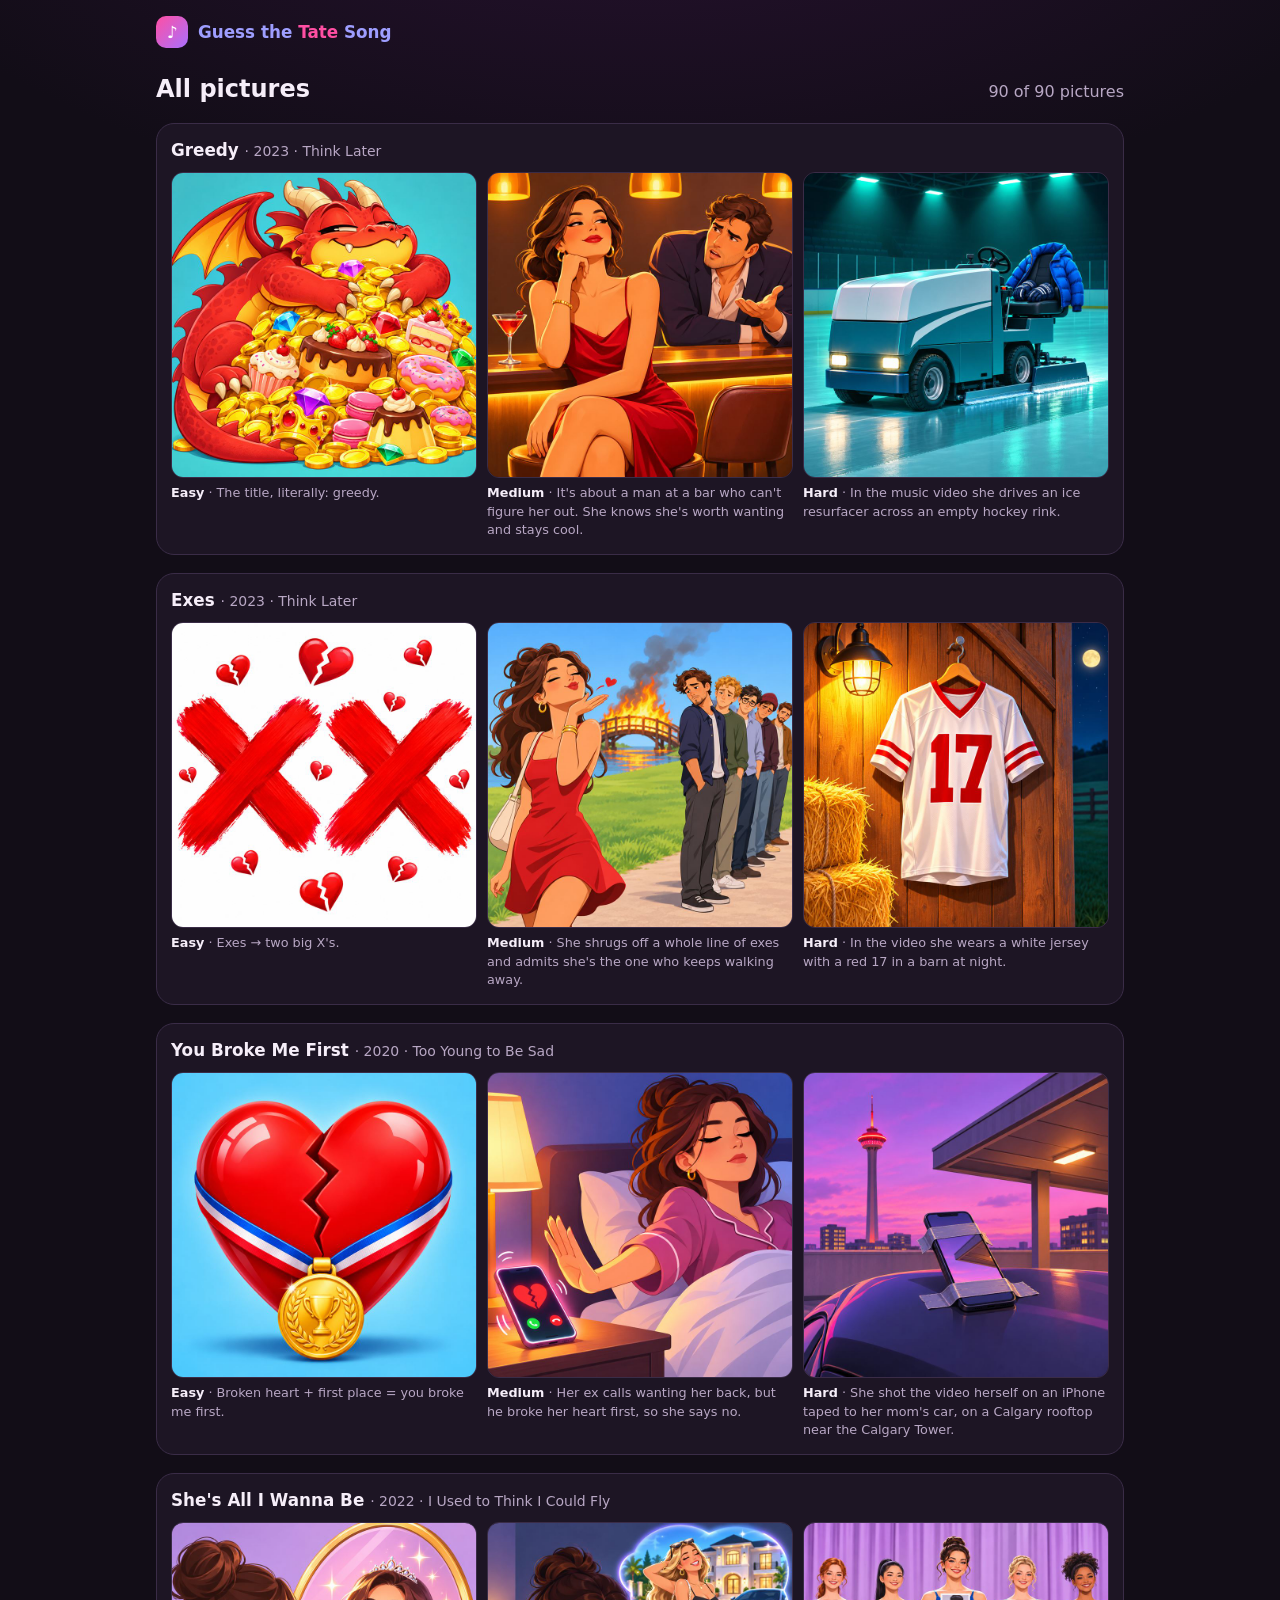
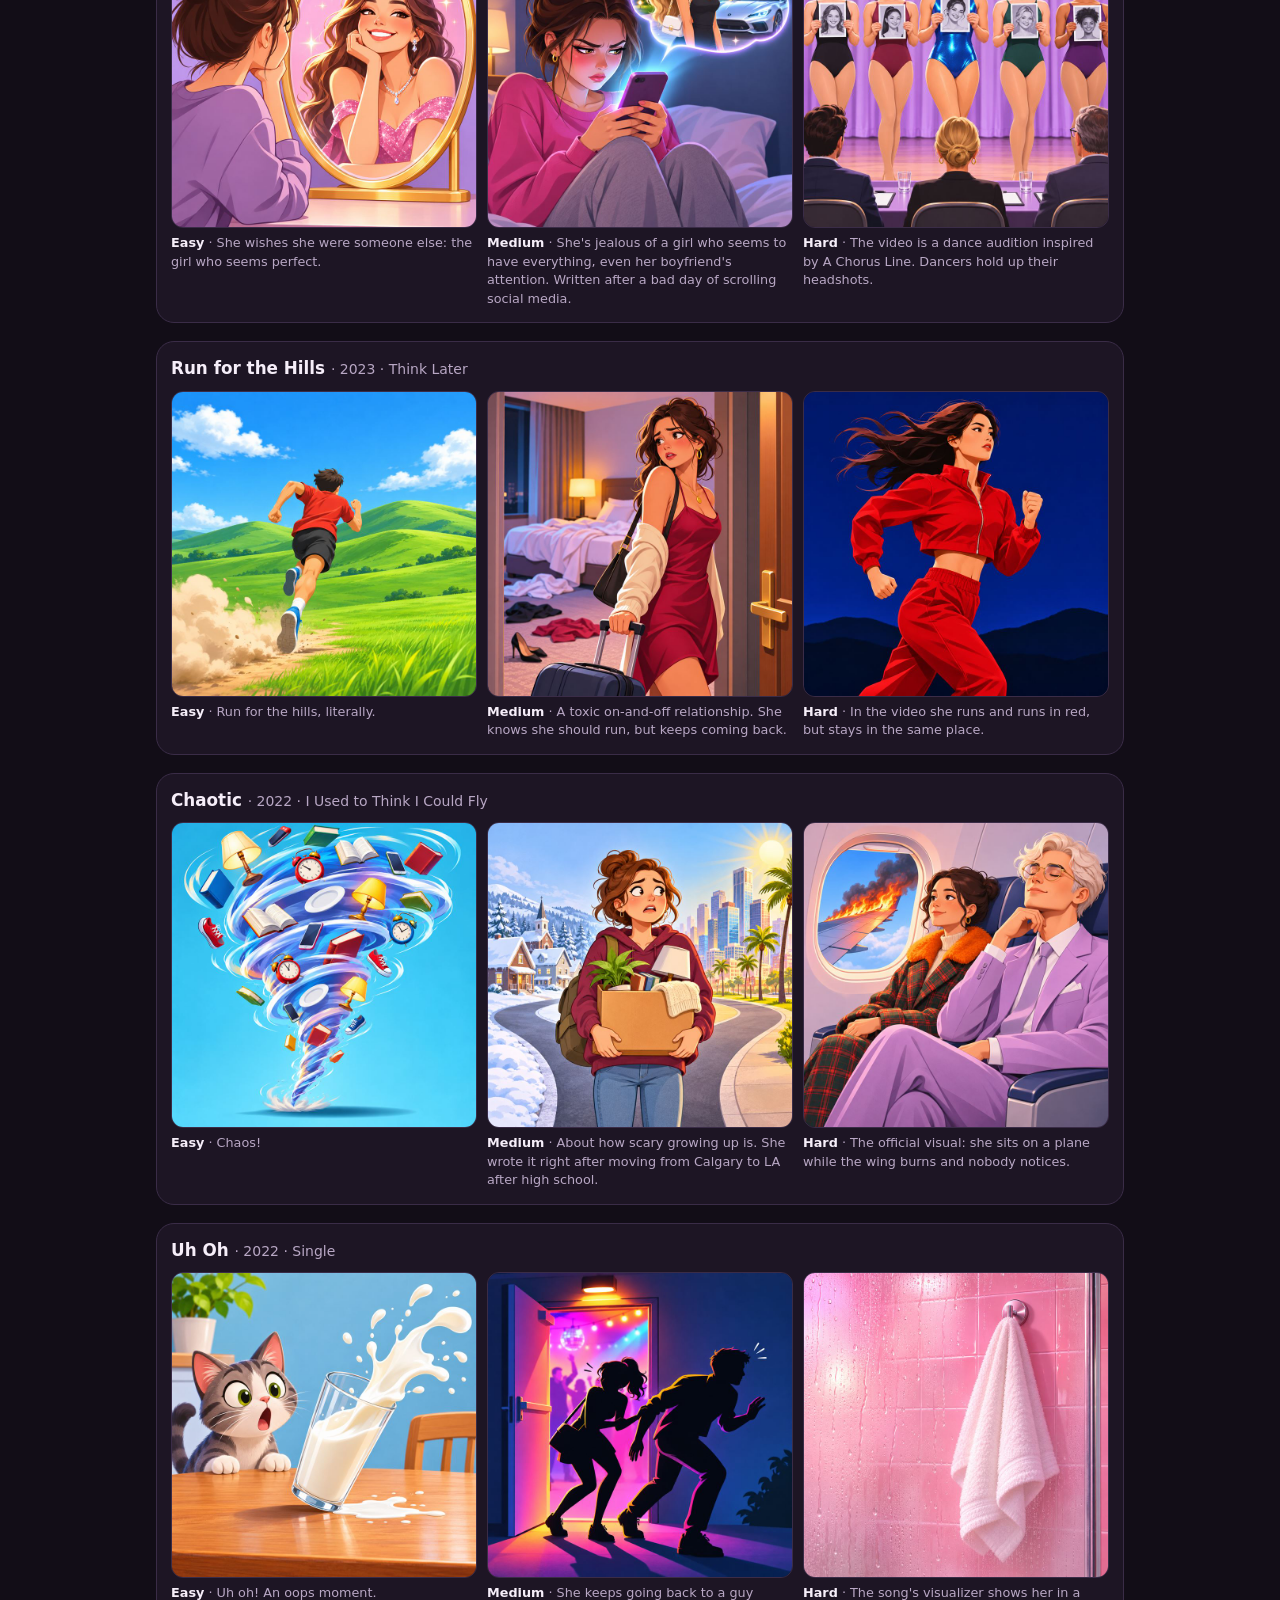
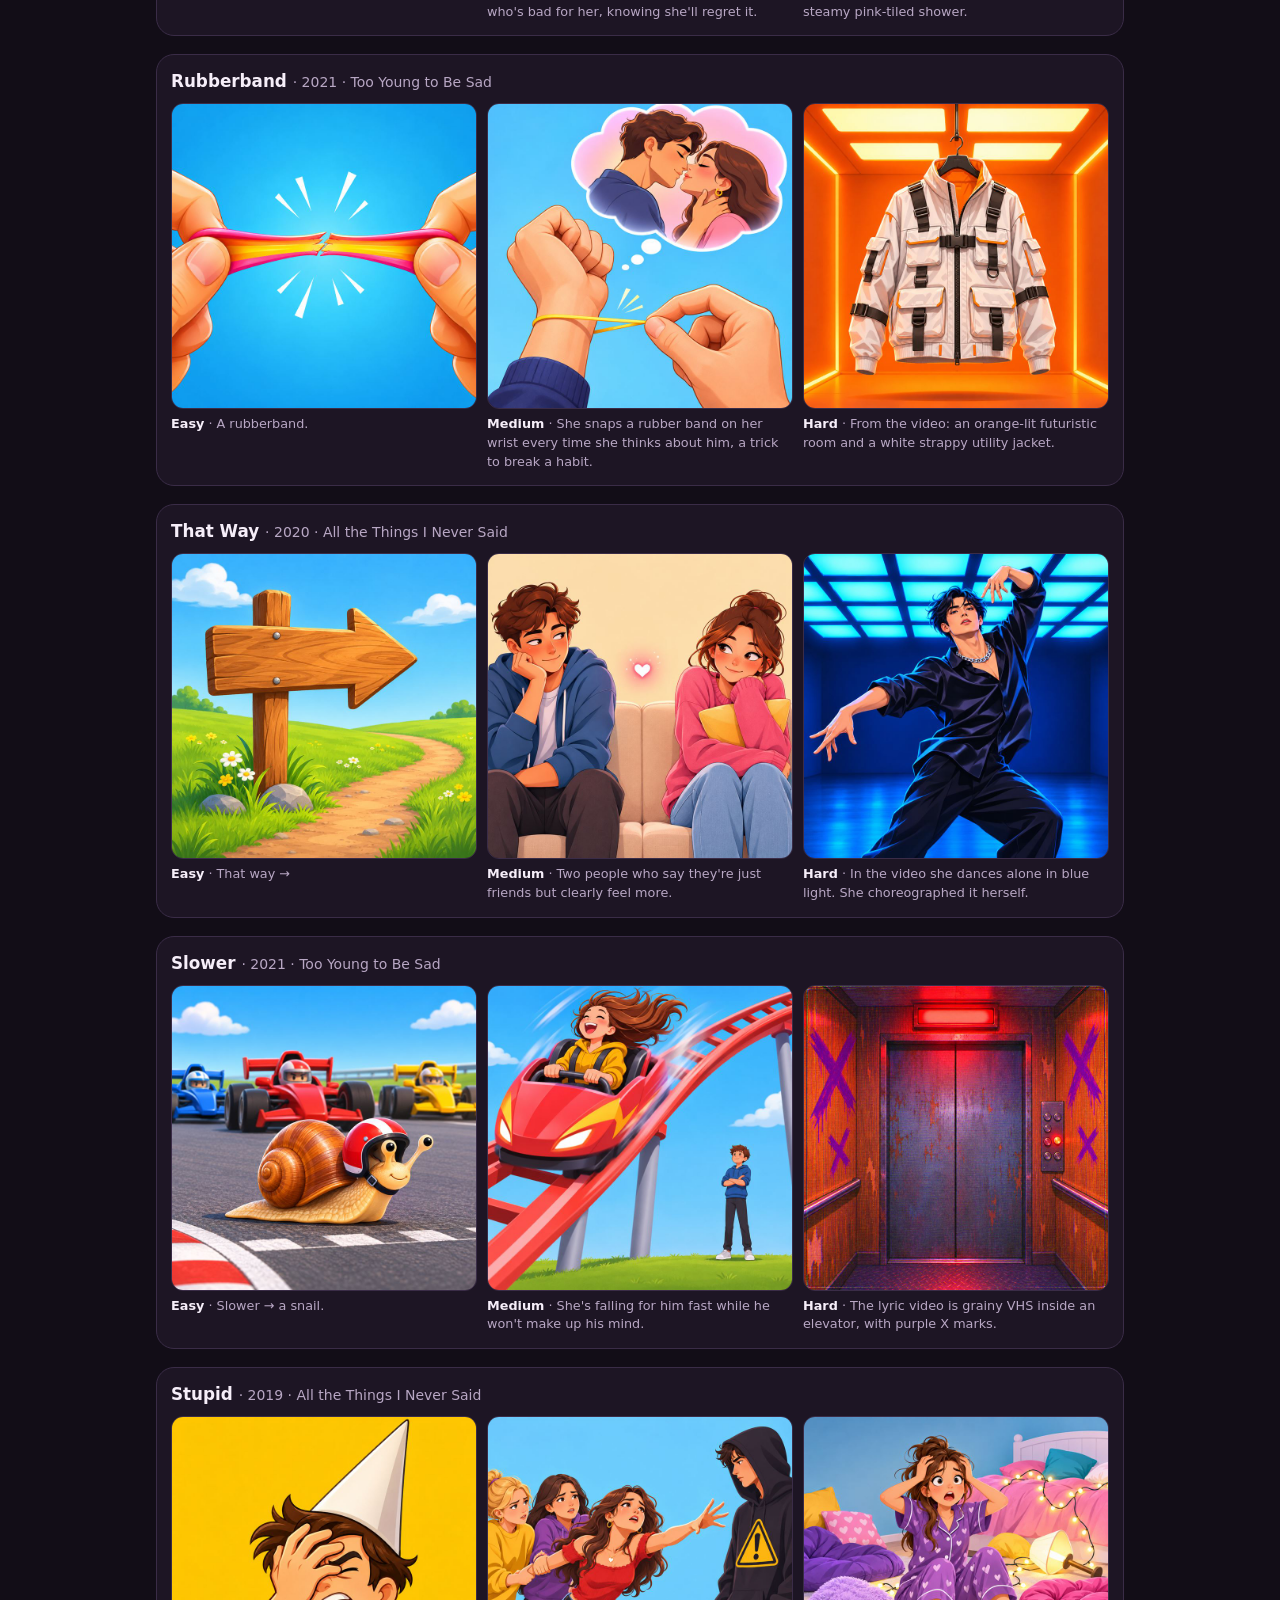
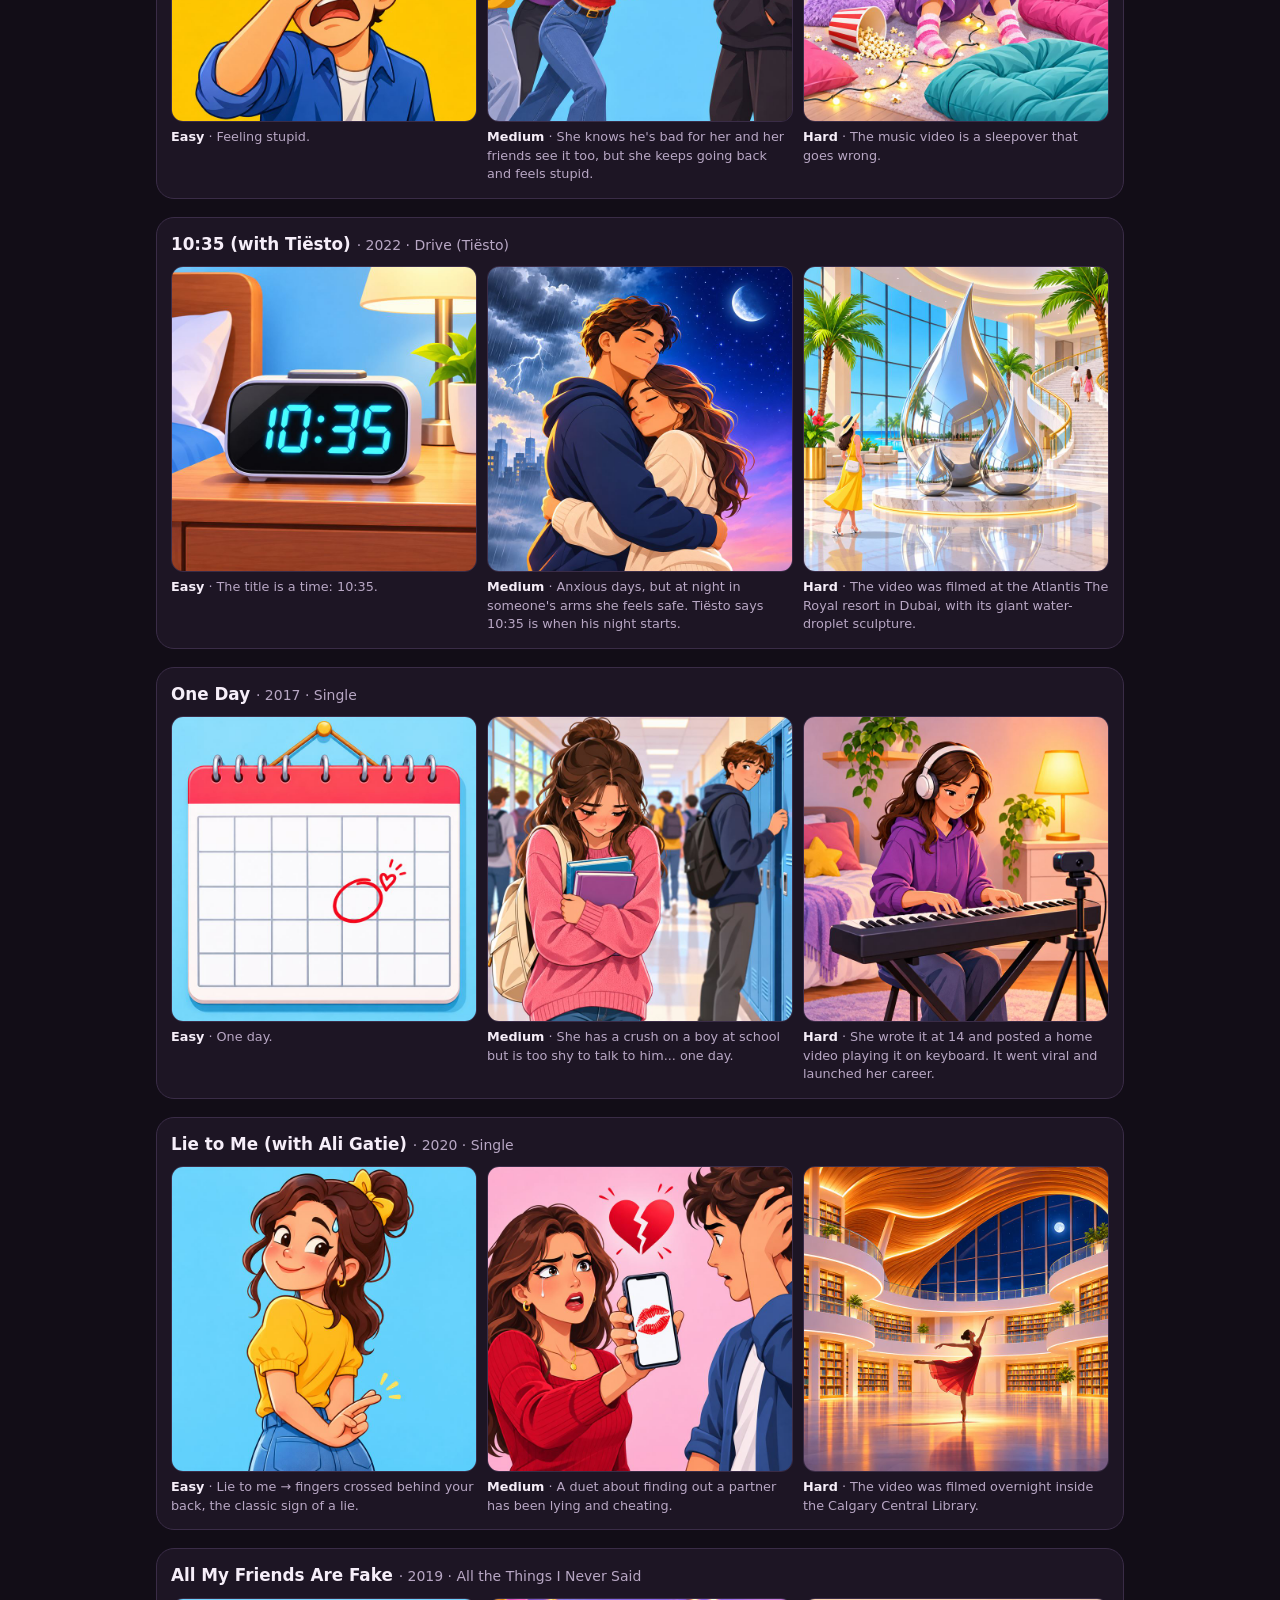
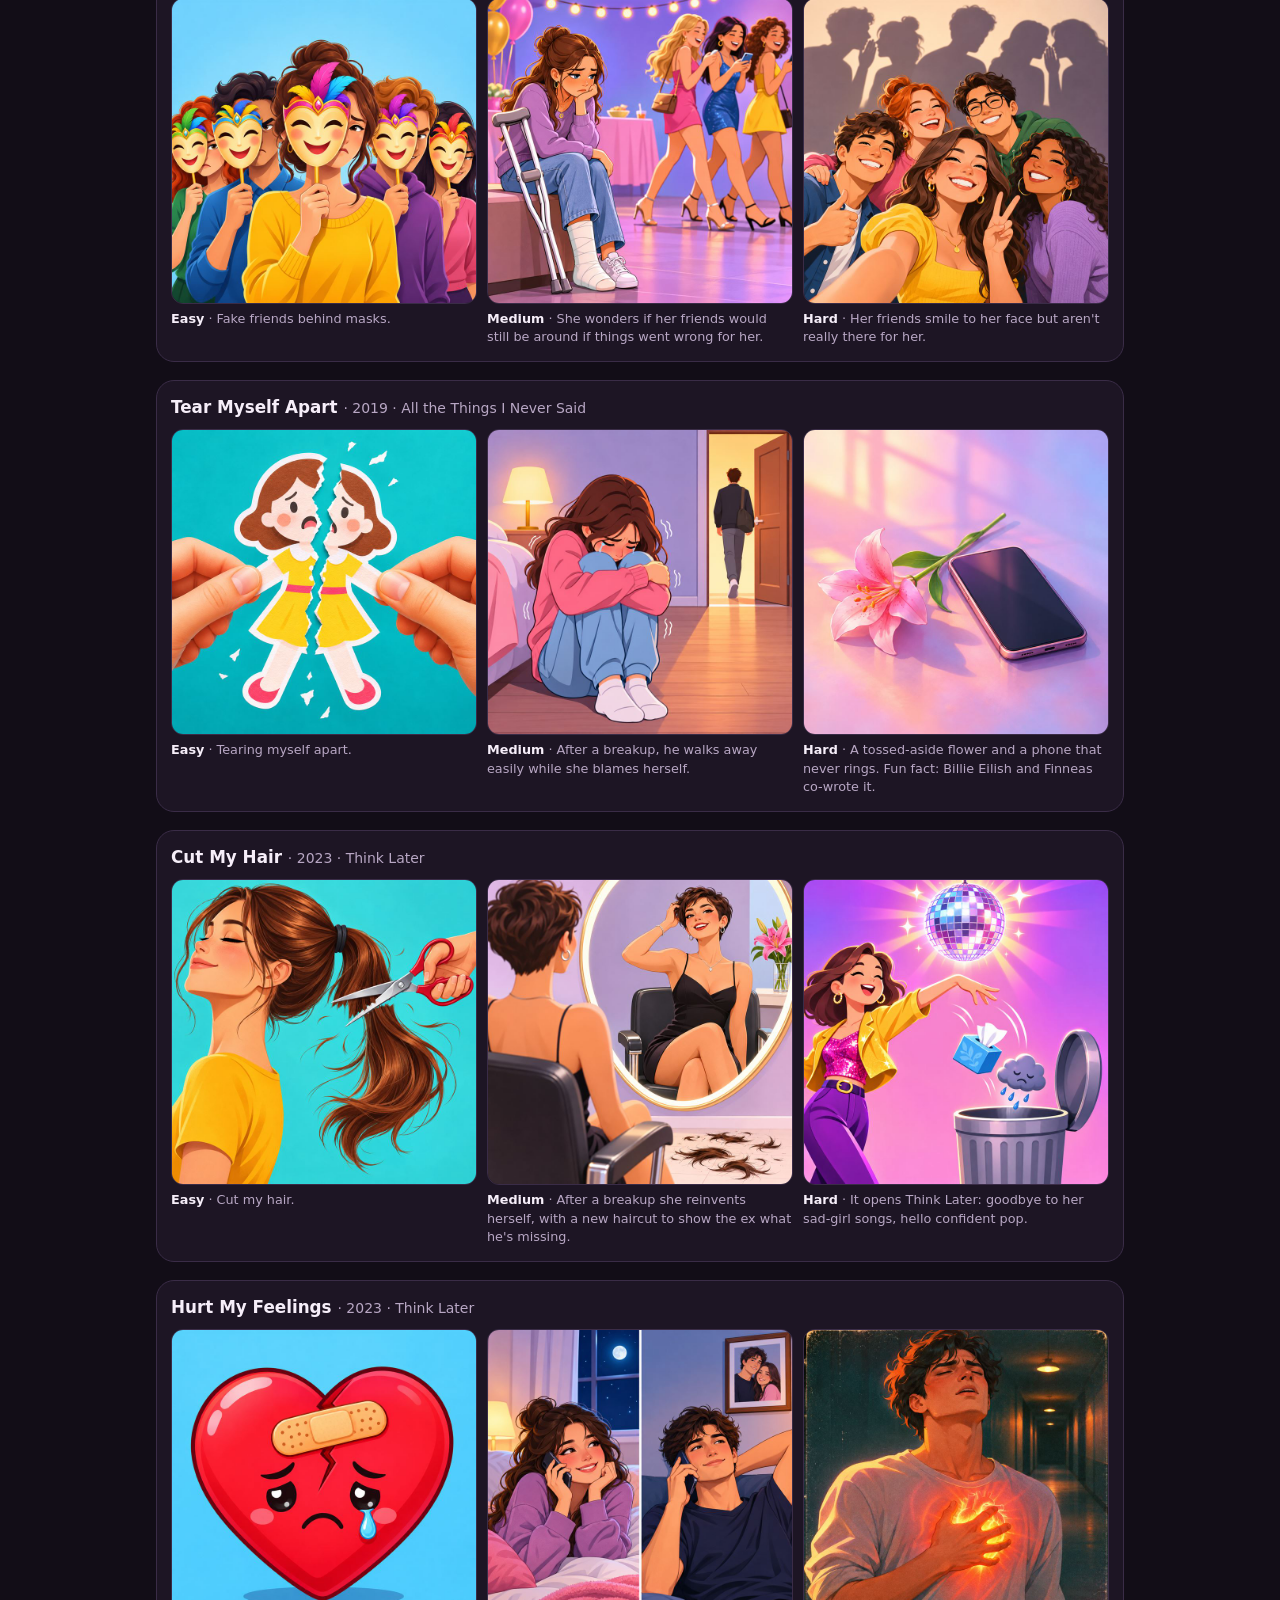
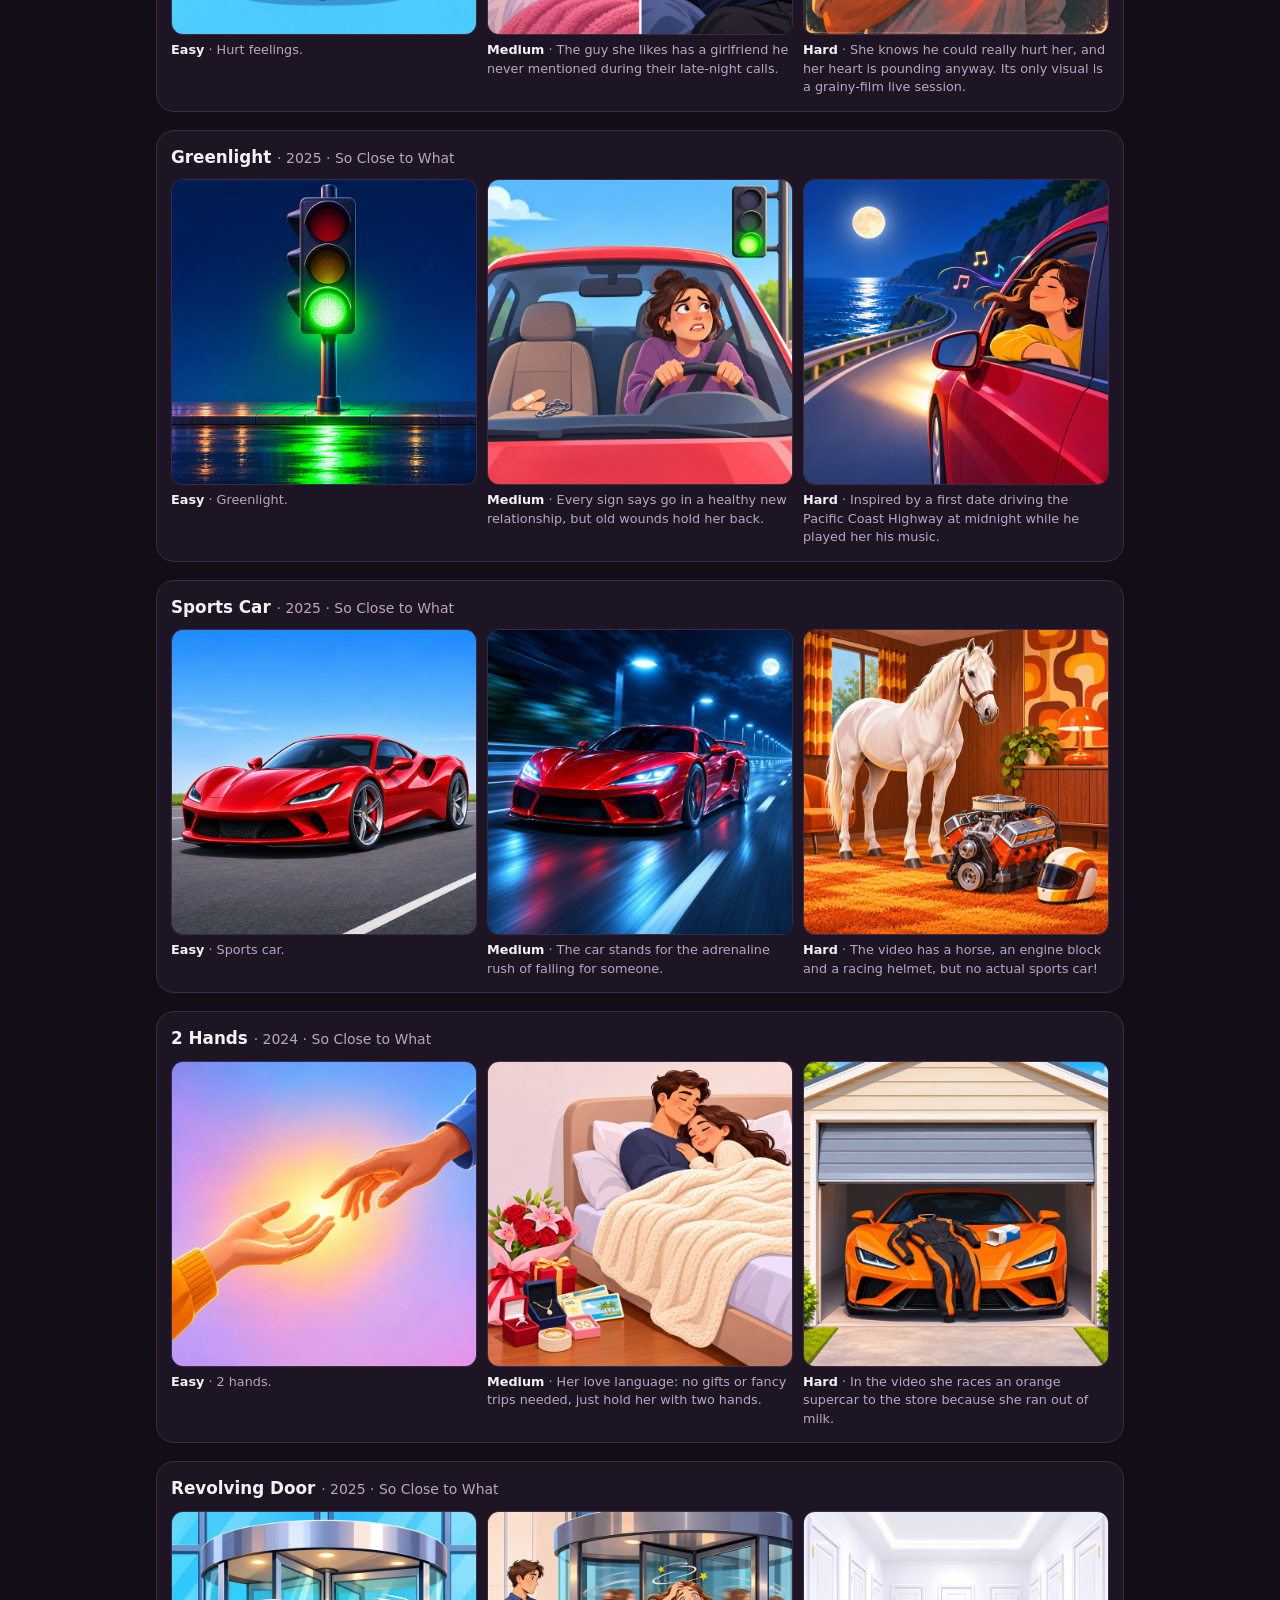
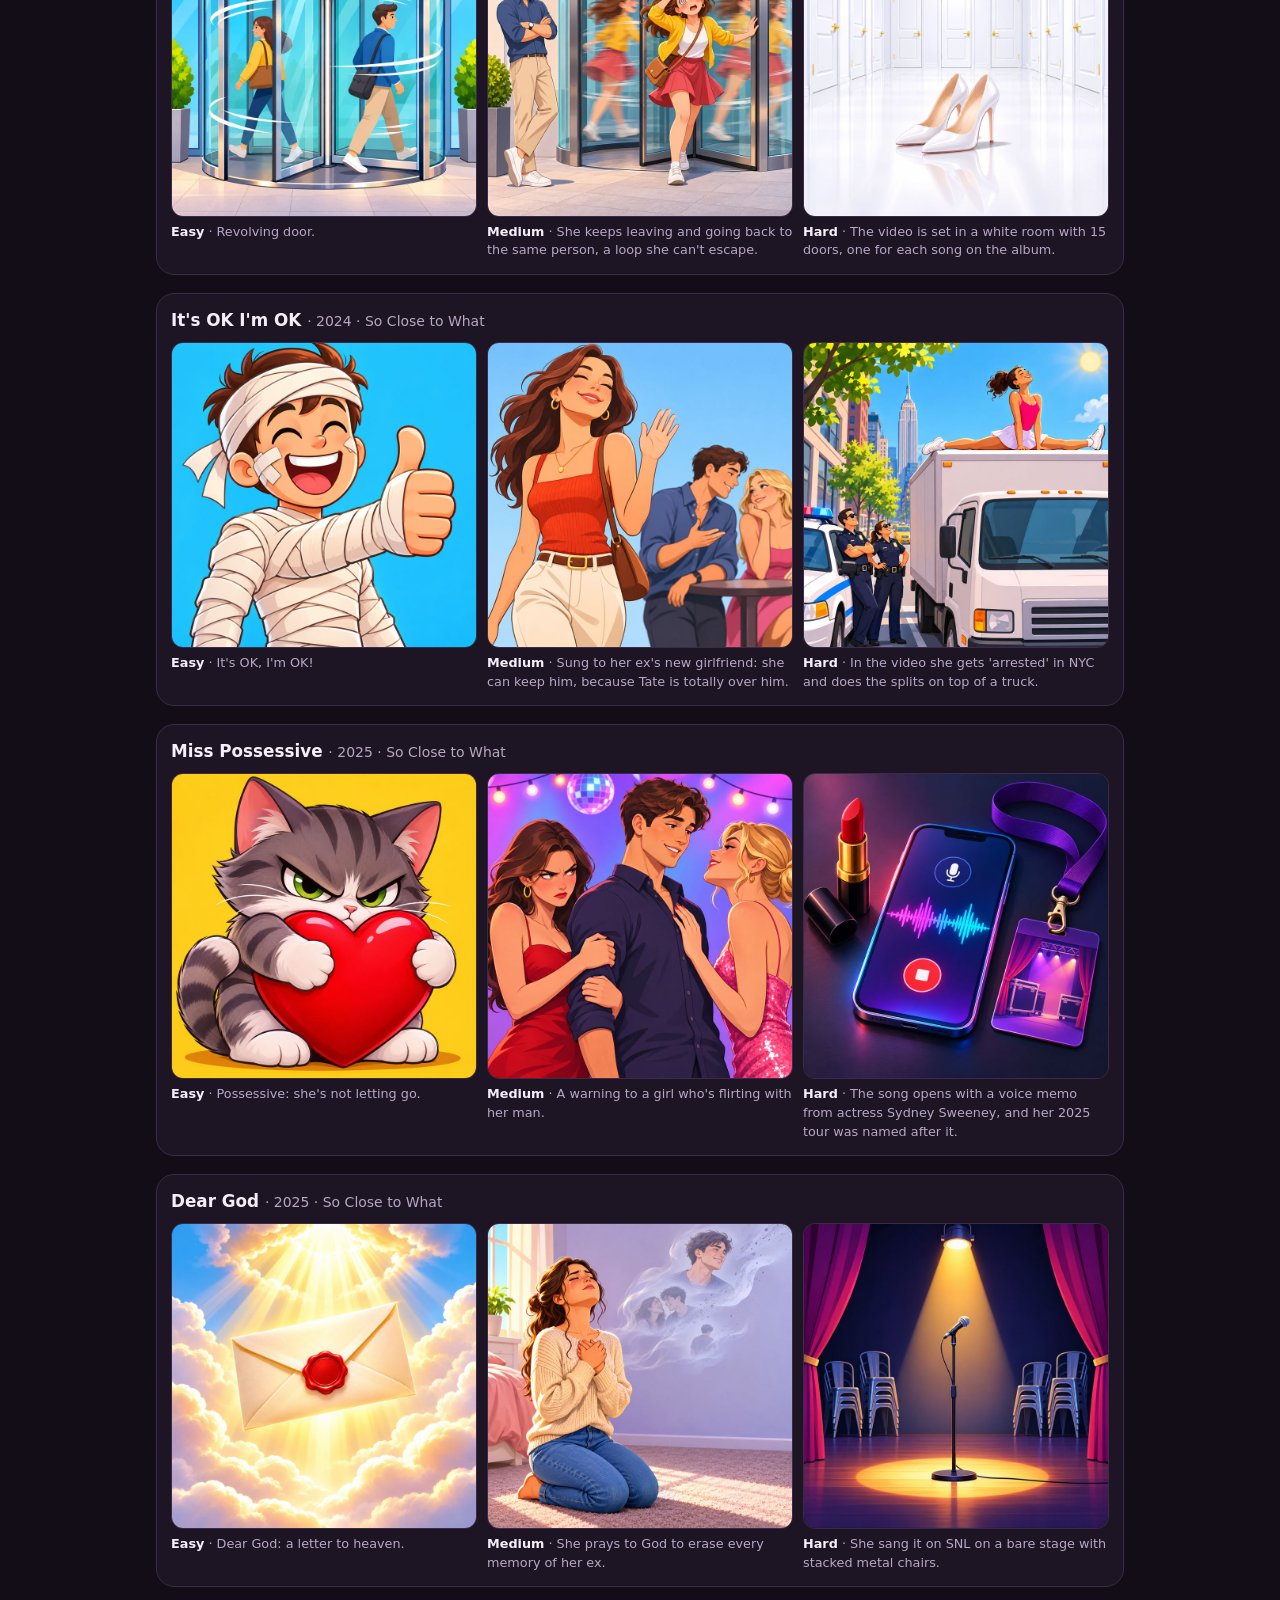
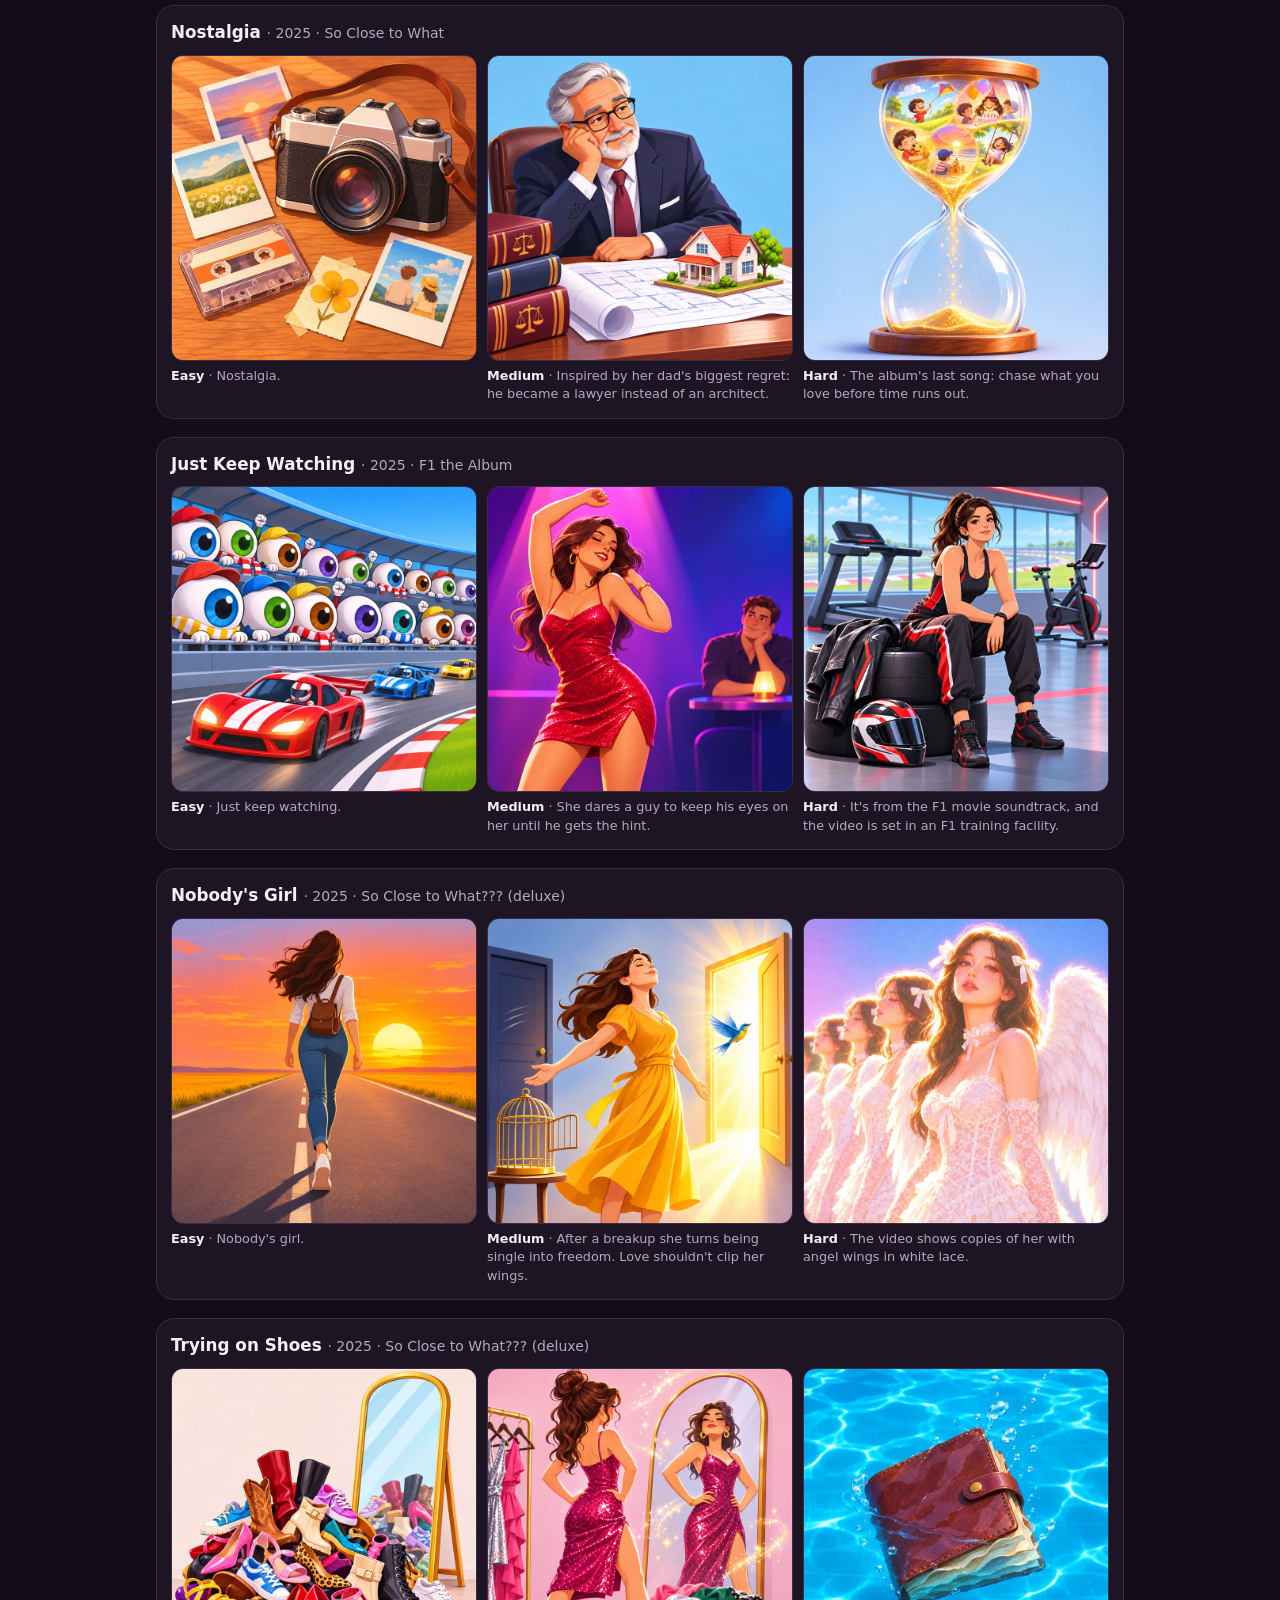
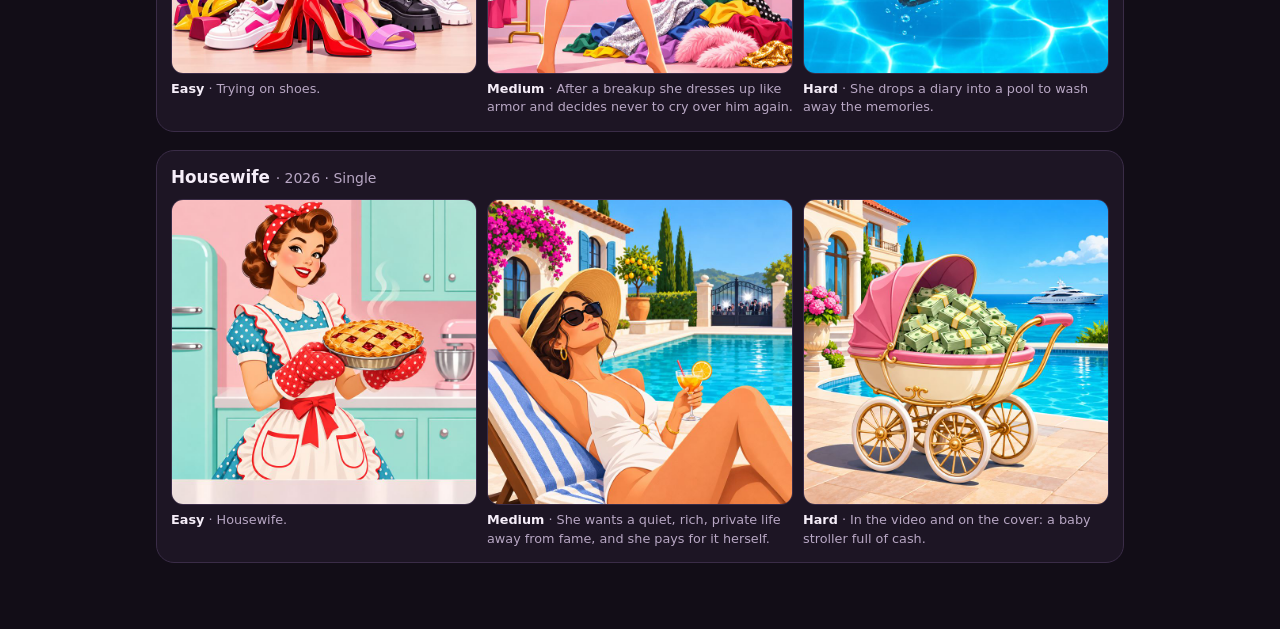
==== gallery.html @ 6be73927 "Guess the Tate Song: compact web version 30 Tate McRae songs, 3 picture clues each (easy, medium, ha" ====
<!doctype html>
<html lang="en">
<head>
  <meta charset="utf-8">
  <meta name="viewport" content="width=device-width, initial-scale=1">
  <title>All Pictures</title>
  <link rel="stylesheet" href="style.css">
  <style>
    .gallery-head { display: flex; align-items: baseline; justify-content: space-between; gap: 12px; flex-wrap: wrap; margin: 8px 0 16px; }
    .gallery-head h1 { margin: 0; font-size: 1.5rem; }
    .gallery-head p { margin: 0; color: var(--muted); }
    .song { margin-bottom: 18px; padding: 14px; border-radius: var(--radius); background: var(--card); border: 1px solid var(--line); }
    .song h2 { margin: 0 0 10px; font-size: 1.05rem; }
    .song h2 small { color: var(--muted); font-weight: 400; }
    .row { display: grid; grid-template-columns: repeat(3, minmax(0, 1fr)); gap: 10px; }
    .pic { margin: 0; }
    .pic img, .pic .missing { width: 100%; aspect-ratio: 1; object-fit: cover; border-radius: 12px; border: 1px solid var(--line); display: block; background: var(--card-2); }
    .pic .missing { display: grid; place-items: center; color: var(--muted); font-size: 0.85rem; }
    .pic figcaption { margin-top: 6px; font-size: 0.8rem; color: var(--muted); }
    .pic figcaption b { color: var(--text); }
    main { max-width: 1000px; }
  </style>
</head>
<body>
  <header class="topbar" style="max-width: 1000px">
    <a class="brand" href="./" style="text-decoration:none"><span class="brand-mark" aria-hidden="true">♪</span><span>Guess the <em>Tate</em> Song</span></a>
  </header>
  <main>
    <div class="gallery-head">
      <h1>All pictures</h1>
      <p id="count"></p>
    </div>
    <div id="list"></div>
  </main>
  <script src="data/bundle.js"></script>
  <script>
    (async () => {
      const LEVELS = ['easy', 'medium', 'hard'];
      const B = window.GAME_DATA;
      const ext = B?.imageExt || 'png';
      let songs, ready = null;
      if (B) { songs = B.songs; ready = new Set(B.images); }
      else {
        songs = (await (await fetch('data/songs.json', { cache: 'no-store' })).json()).songs;
        try { const r = await fetch('data/images.json', { cache: 'no-store' }); if (r.ok) ready = new Set(await r.json()); } catch {}
      }
      const list = document.getElementById('list');
      let have = 0;
      for (const song of songs) {
        const box = document.createElement('section');
        box.className = 'song';
        const h = document.createElement('h2');
        h.innerHTML = `${song.title}${song.with ? ` (with ${song.with})` : ''} <small>· ${song.year} · ${song.album}</small>`;
        const row = document.createElement('div');
        row.className = 'row';
        for (const level of LEVELS) {
          const path = `images/${song.id}-${level}.${ext}`;
          const fig = document.createElement('figure');
          fig.className = 'pic';
          if (!ready || ready.has(path)) {
            const img = document.createElement('img');
            img.src = path; img.loading = 'lazy'; img.alt = `${song.title} ${level}`;
            fig.appendChild(img);
            have++;
          } else {
            const m = document.createElement('div');
            m.className = 'missing'; m.textContent = 'Not made yet';
            fig.appendChild(m);
          }
          const cap = document.createElement('figcaption');
          cap.innerHTML = `<b>${level[0].toUpperCase() + level.slice(1)}</b> · ${song.levels[level].idea}`;
          fig.appendChild(cap);
          row.appendChild(fig);
        }
        box.append(h, row);
        list.appendChild(box);
      }
      document.getElementById('count').textContent = `${have} of ${songs.length * 3} pictures`;
    })();
  </script>
</body>
</html>
---- style.css ----
:root {
  color-scheme: dark;
  --bg: #120d17;
  --bg-glow: #2a1233;
  --card: #1d1524;
  --card-2: #261c30;
  --line: #3a2c47;
  --text: #f6eef9;
  --muted: #b8a7c4;
  --accent: #ff4fa3;
  --accent-2: #a970ff;
  --good: #34d399;
  --bad: #fb7185;
  --easy: #34d399;
  --medium: #fbbf24;
  --hard: #fb7185;
  --mixed: #a970ff;
  --radius: 18px;
  --font: "Segoe UI", system-ui, -apple-system, Roboto, "Helvetica Neue", Arial, sans-serif;
}

* { box-sizing: border-box; }

html, body { margin: 0; }

body {
  min-height: 100vh;
  background:
    radial-gradient(1200px 600px at 50% -200px, var(--bg-glow), transparent 70%),
    var(--bg);
  color: var(--text);
  font-family: var(--font);
  line-height: 1.45;
  -webkit-font-smoothing: antialiased;
}

button { font: inherit; color: inherit; }

[hidden] { display: none !important; }

/* Top bar */
.topbar {
  display: flex;
  align-items: center;
  justify-content: space-between;
  gap: 12px;
  max-width: 760px;
  margin: 0 auto;
  padding: 16px;
}

.brand {
  display: flex;
  align-items: center;
  gap: 10px;
  background: none;
  border: 0;
  padding: 0;
  font-weight: 700;
  font-size: 1.05rem;
  cursor: pointer;
}
.brand em { font-style: normal; color: var(--accent); }
.brand-mark {
  display: grid;
  place-items: center;
  width: 32px;
  height: 32px;
  border-radius: 10px;
  background: linear-gradient(135deg, var(--accent), var(--accent-2));
  color: #fff;
}

.hud { display: flex; gap: 8px; }
.hud-item {
  display: flex;
  flex-direction: column;
  align-items: flex-end;
  padding: 4px 12px;
  border-radius: 12px;
  background: var(--card);
  border: 1px solid var(--line);
}
.hud-label { font-size: 0.7rem; text-transform: uppercase; letter-spacing: 0.08em; color: var(--muted); }
.hud-value { font-weight: 700; font-variant-numeric: tabular-nums; }

main {
  max-width: 760px;
  margin: 0 auto;
  padding: 0 16px 48px;
}

/* Start */
.intro { text-align: center; margin: 24px 0 28px; }
.intro h1 { font-size: clamp(1.7rem, 5vw, 2.5rem); line-height: 1.15; margin: 0 0 10px; }
.intro p { color: var(--muted); margin: 0 auto; max-width: 52ch; }

.levels {
  display: grid;
  grid-template-columns: repeat(2, minmax(0, 1fr));
  gap: 12px;
}

.level-card {
  --tone: var(--accent);
  display: flex;
  flex-direction: column;
  align-items: flex-start;
  gap: 6px;
  padding: 18px;
  text-align: left;
  background: var(--card);
  border: 1px solid var(--line);
  border-radius: var(--radius);
  cursor: pointer;
  transition: transform 0.15s, border-color 0.15s, background 0.15s;
}
.level-card:hover:not(:disabled), .level-card:focus-visible { border-color: var(--tone); background: var(--card-2); transform: translateY(-2px); outline: none; }
.level-card:disabled { opacity: 0.45; cursor: not-allowed; }
.level-card[data-level="easy"] { --tone: var(--easy); }
.level-card[data-level="medium"] { --tone: var(--medium); }
.level-card[data-level="hard"] { --tone: var(--hard); }
.level-card[data-level="mixed"] { --tone: var(--mixed); }
.level-name { font-size: 1.2rem; font-weight: 700; color: var(--tone); }
.level-desc { color: var(--muted); font-size: 0.92rem; }
.level-meta { font-size: 0.8rem; color: var(--muted); margin-top: 4px; }
.level-meta strong { color: var(--text); }

.status { text-align: center; color: var(--muted); margin-top: 20px; font-size: 0.9rem; }

/* Play */
.progress { display: flex; align-items: center; gap: 12px; margin: 8px 0 14px; }
.progress-text { font-weight: 700; font-variant-numeric: tabular-nums; white-space: nowrap; }
.progress-bar { flex: 1; height: 8px; border-radius: 99px; background: var(--card-2); overflow: hidden; }
.progress-fill { height: 100%; width: 0; background: linear-gradient(90deg, var(--accent), var(--accent-2)); transition: width 0.3s; }

.badge {
  --tone: var(--accent);
  padding: 3px 10px;
  border-radius: 99px;
  font-size: 0.78rem;
  font-weight: 700;
  color: var(--tone);
  border: 1px solid var(--tone);
  white-space: nowrap;
}
.badge[data-level="easy"] { --tone: var(--easy); }
.badge[data-level="medium"] { --tone: var(--medium); }
.badge[data-level="hard"] { --tone: var(--hard); }

.clue { margin: 0; }
.clue-frame {
  position: relative;
  width: 100%;
  max-width: 520px;
  aspect-ratio: 1;
  margin: 0 auto;
  border-radius: var(--radius);
  overflow: hidden;
  background: var(--card);
  border: 1px solid var(--line);
}
.clue-frame.loading::after {
  content: "";
  position: absolute;
  inset: 0;
  background: linear-gradient(100deg, transparent 30%, rgba(255,255,255,0.06) 50%, transparent 70%);
  background-size: 200% 100%;
  animation: shimmer 1.2s infinite linear;
}
@keyframes shimmer { from { background-position: 200% 0; } to { background-position: -200% 0; } }
.clue-frame img { display: block; width: 100%; height: 100%; object-fit: cover; transition: opacity 0.25s; }
.clue-frame.loading img { opacity: 0; }

.info-hint {
  text-align: center;
  margin-top: 10px;
  color: var(--medium);
  font-size: 0.95rem;
}

.guess {
  display: flex;
  gap: 8px;
  max-width: 520px;
  margin: 16px auto 0;
}
.guess-input {
  flex: 1;
  min-width: 0;
  padding: 14px 16px;
  font: inherit;
  font-size: 1.05rem;
  font-weight: 600;
  color: var(--text);
  background: var(--card);
  border: 1px solid var(--line);
  border-radius: 12px;
  outline: none;
  transition: border-color 0.15s, background 0.15s;
}
.guess-input::placeholder { color: var(--muted); font-weight: 400; }
.guess-input:focus { border-color: var(--accent); }
.guess-input.correct { border-color: var(--good); background: color-mix(in srgb, var(--good) 15%, var(--card)); }
.guess-input.wrong { border-color: var(--bad); background: color-mix(in srgb, var(--bad) 12%, var(--card)); }
.guess-input.shake { animation: shake 0.3s; }
@keyframes shake { 25% { transform: translateX(-5px); } 75% { transform: translateX(5px); } }

.guess-msg {
  min-height: 1.45em;
  margin: 8px 0 0;
  text-align: center;
  font-size: 0.92rem;
  color: var(--muted);
}
.guess-msg.bad { color: var(--bad); }
.guess-msg.close { color: var(--medium); }

.hint-row { display: flex; justify-content: center; gap: 8px; margin: 8px 0 12px; flex-wrap: wrap; }

.btn {
  padding: 12px 22px;
  border-radius: 12px;
  border: 1px solid var(--line);
  font-weight: 700;
  cursor: pointer;
  transition: filter 0.15s, background 0.15s, border-color 0.15s;
}
.btn.primary { background: linear-gradient(135deg, var(--accent), var(--accent-2)); border-color: transparent; color: #fff; }
.btn.primary:hover { filter: brightness(1.1); }
.btn.ghost { background: transparent; color: var(--muted); }
.btn.ghost:hover:not(:disabled) { color: var(--text); border-color: var(--muted); }
.btn:disabled { opacity: 0.4; cursor: not-allowed; }

.feedback {
  margin-top: 16px;
  padding: 18px;
  border-radius: var(--radius);
  background: var(--card);
  border: 1px solid var(--line);
  text-align: center;
}
.feedback-title { font-size: 1.15rem; font-weight: 700; margin: 0 0 6px; }
.feedback-title.good { color: var(--good); }
.feedback-title.bad { color: var(--bad); }
.feedback-idea { color: var(--muted); margin: 0 0 14px; }
.feedback-guesses { font-size: 0.85rem; color: var(--muted); margin: -6px 0 14px; }
.feedback-clues { display: flex; justify-content: center; gap: 10px; margin-bottom: 16px; flex-wrap: wrap; }
.mini-clue { display: flex; flex-direction: column; align-items: center; gap: 4px; font-size: 0.75rem; color: var(--muted); }
.mini-clue img { width: 84px; height: 84px; object-fit: cover; border-radius: 10px; border: 1px solid var(--line); }
.mini-clue.current img { border-color: var(--accent); }

/* Results */
.result-card {
  margin-top: 24px;
  padding: 28px 20px;
  text-align: center;
  border-radius: var(--radius);
  background: var(--card);
  border: 1px solid var(--line);
}
.result-label { margin: 0; color: var(--muted); text-transform: uppercase; letter-spacing: 0.1em; font-size: 0.8rem; }
.result-score { margin: 6px 0; font-size: 3.2rem; font-weight: 800; line-height: 1; }
.result-score small { font-size: 1.2rem; color: var(--muted); font-weight: 600; }
.result-line { margin: 8px 0 4px; font-size: 1.05rem; }
.result-best { margin: 0 0 18px; color: var(--muted); font-size: 0.9rem; }
.result-actions { display: flex; gap: 10px; justify-content: center; flex-wrap: wrap; }

.recap { list-style: none; padding: 0; margin: 18px 0 0; display: grid; gap: 8px; }
.recap li {
  display: flex;
  align-items: center;
  gap: 12px;
  padding: 8px;
  border-radius: 14px;
  background: var(--card);
  border: 1px solid var(--line);
}
.recap img { width: 52px; height: 52px; object-fit: cover; border-radius: 10px; flex: none; }
.recap .r-title { font-weight: 600; }
.recap .r-sub { font-size: 0.8rem; color: var(--muted); }
.recap .r-mark { margin-left: auto; font-weight: 800; padding: 0 8px; }
.recap .r-mark.good { color: var(--good); }
.recap .r-mark.bad { color: var(--bad); }

.site-footer {
  max-width: 760px;
  margin: 0 auto;
  padding: 8px 16px 32px;
  text-align: center;
  font-size: 0.8rem;
  color: var(--muted);
}
.site-footer a { color: var(--accent); display: inline-block; margin-left: 6px; }

@media (max-width: 520px) {
  .levels { grid-template-columns: 1fr; }
  .guess-input { font-size: 16px; } /* 16px stops phones from zooming in on focus */
  .guess .btn { padding: 12px 16px; }
  .topbar { padding: 12px 16px; }
  .brand { font-size: 0.95rem; }
  .hud-item { padding: 3px 10px; }
}

@media (prefers-reduced-motion: reduce) {
  *, *::before, *::after { animation: none !important; transition: none !important; }
}
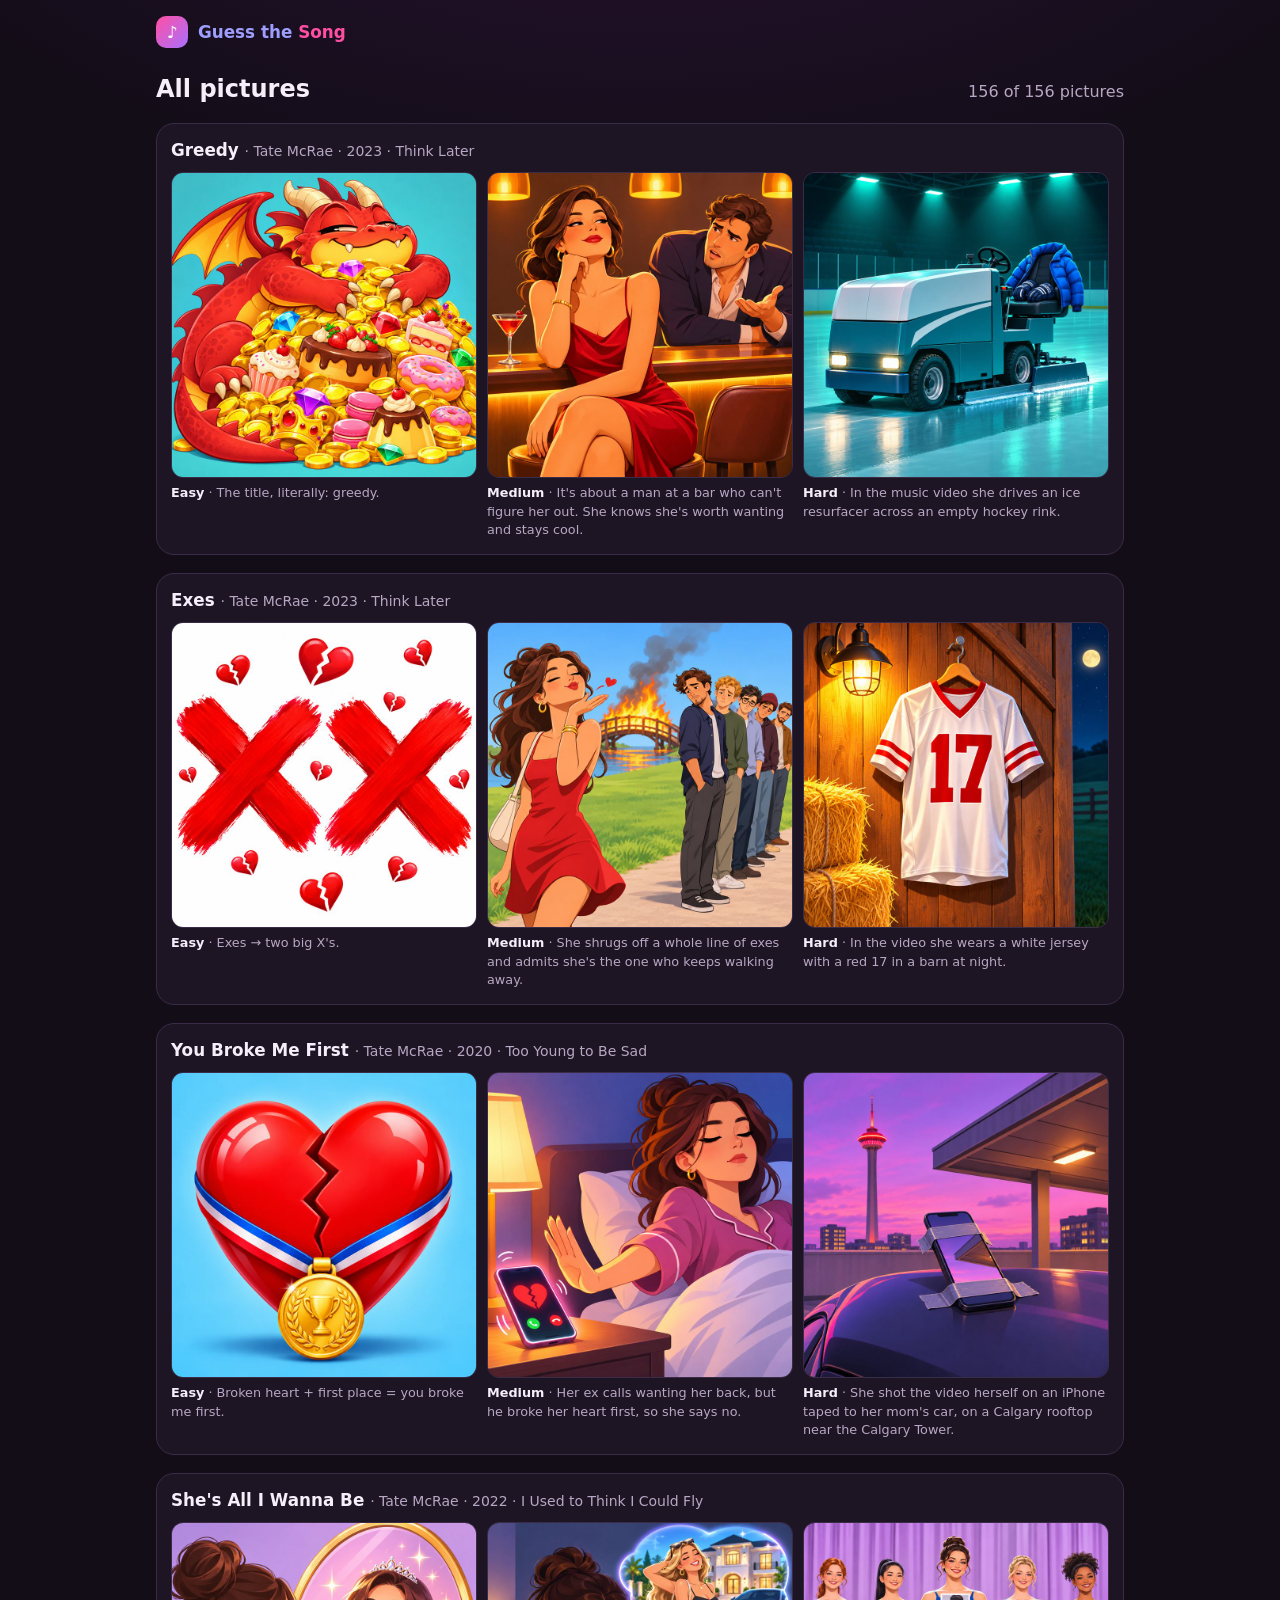
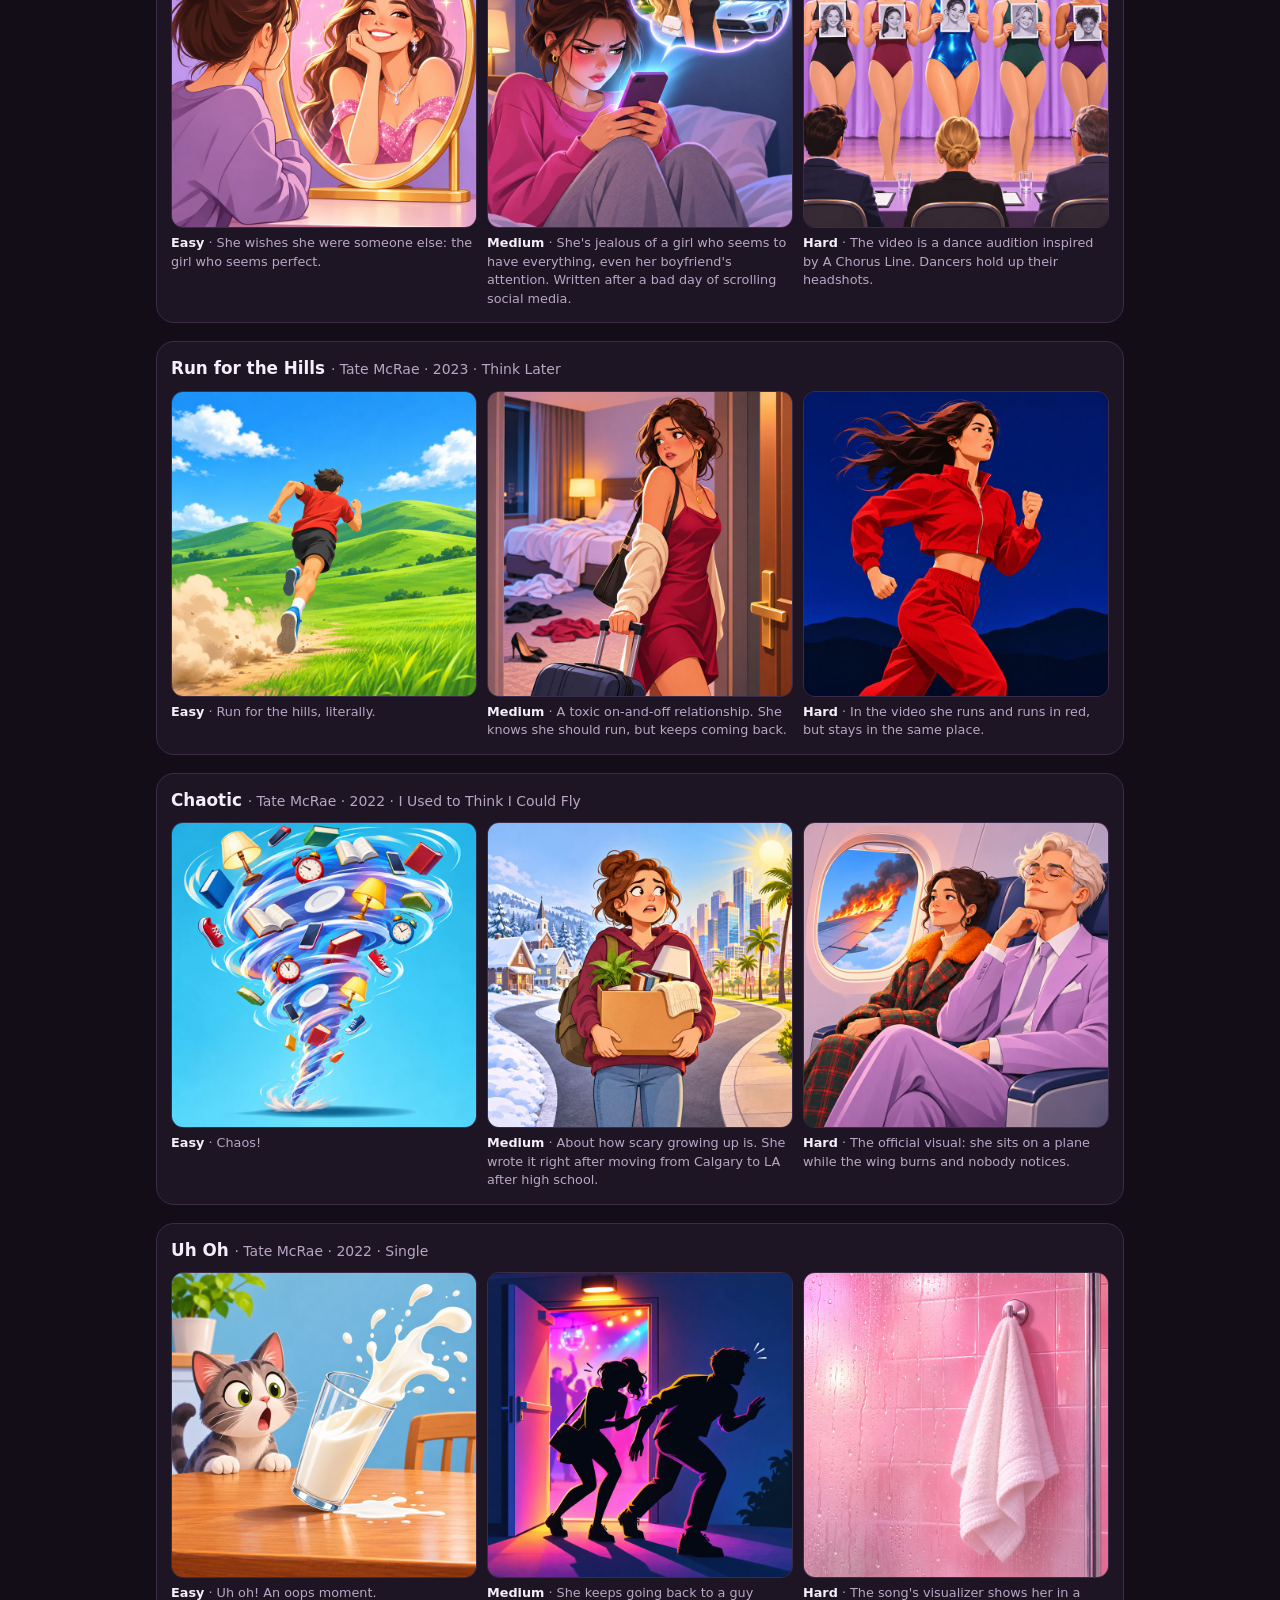
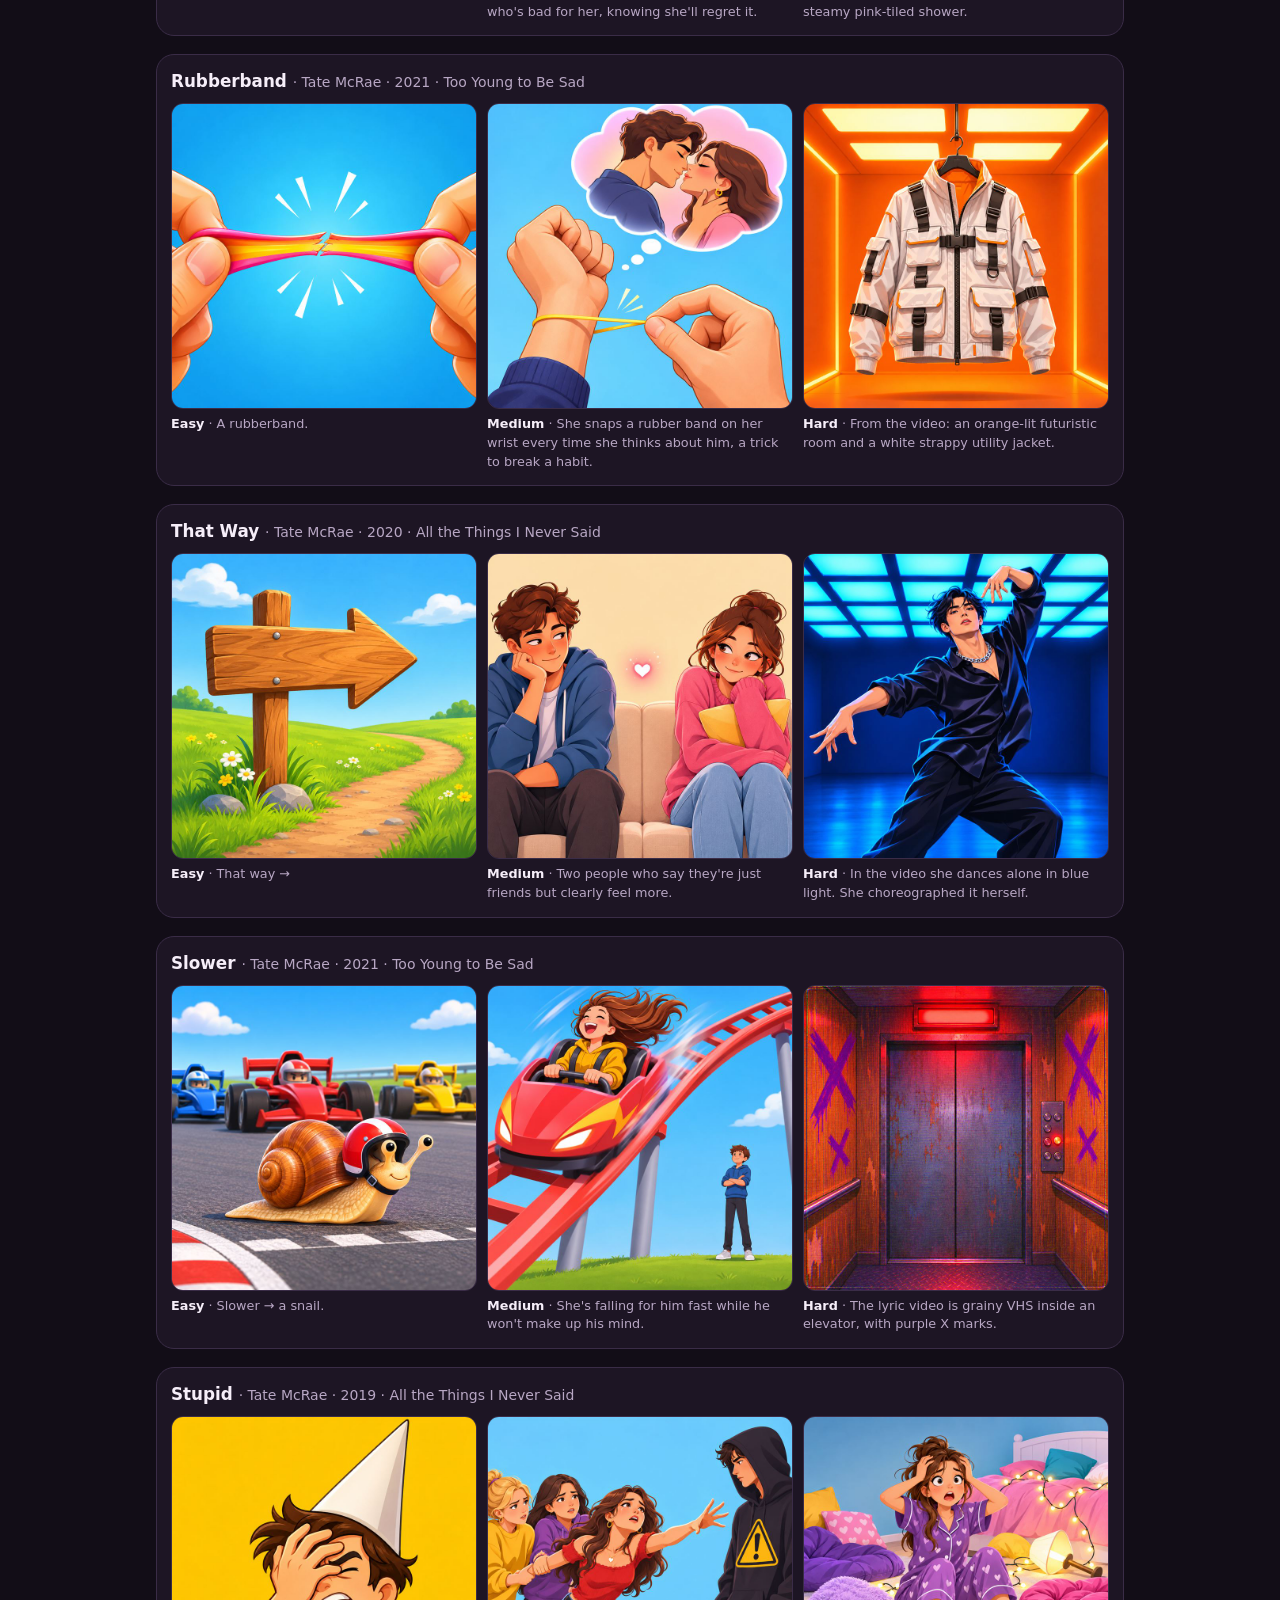
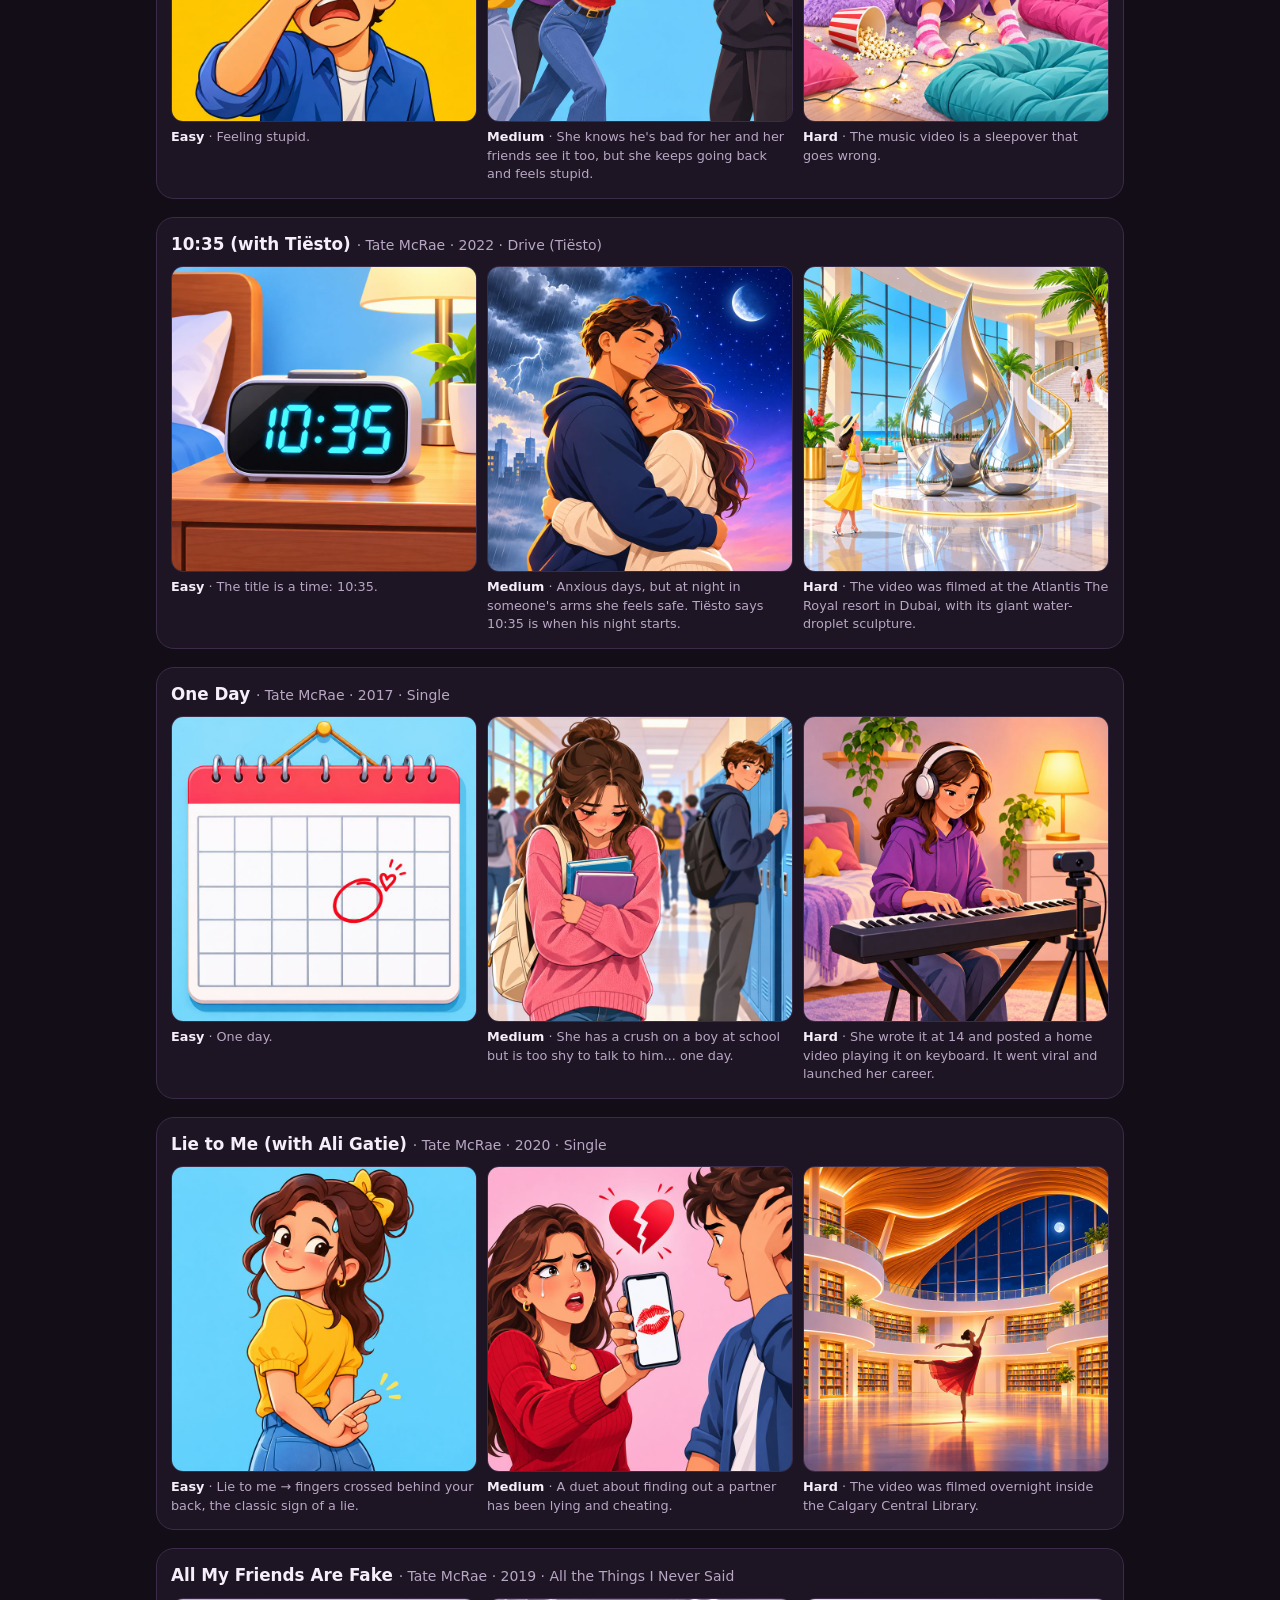
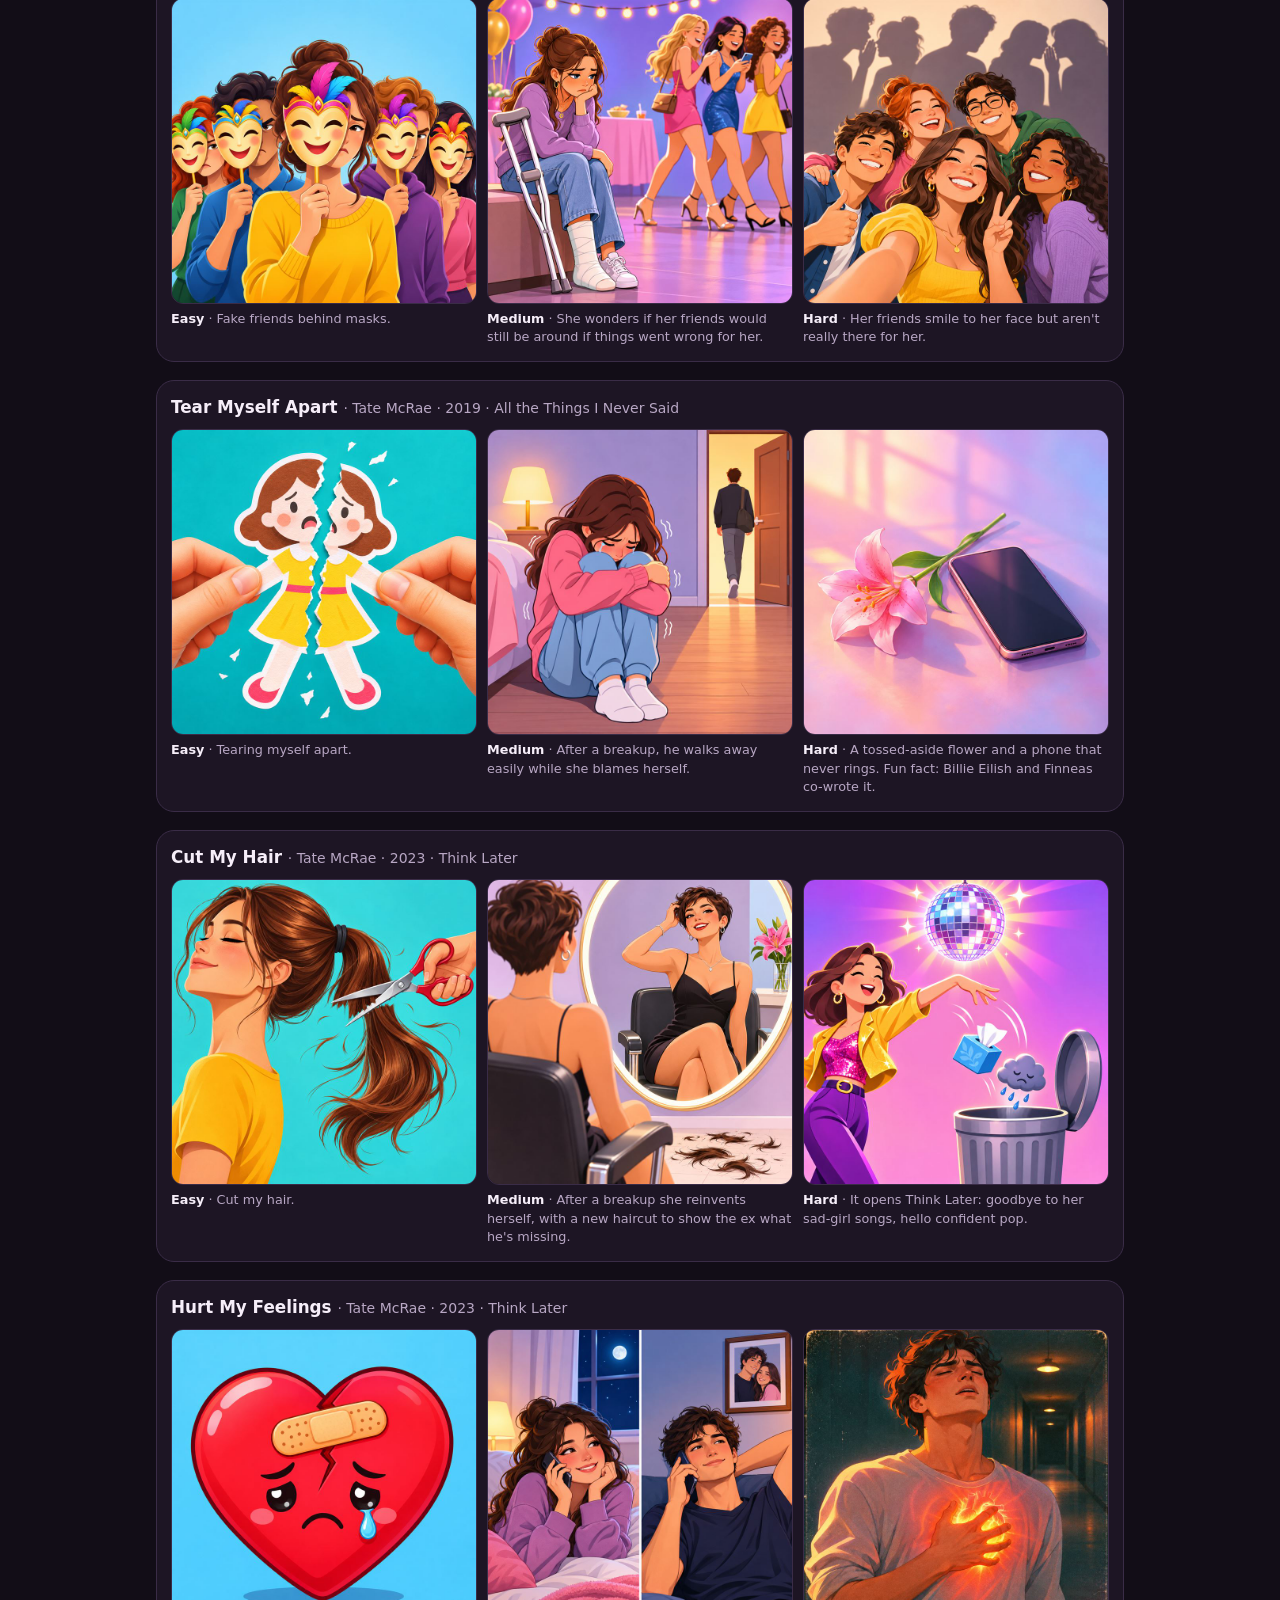
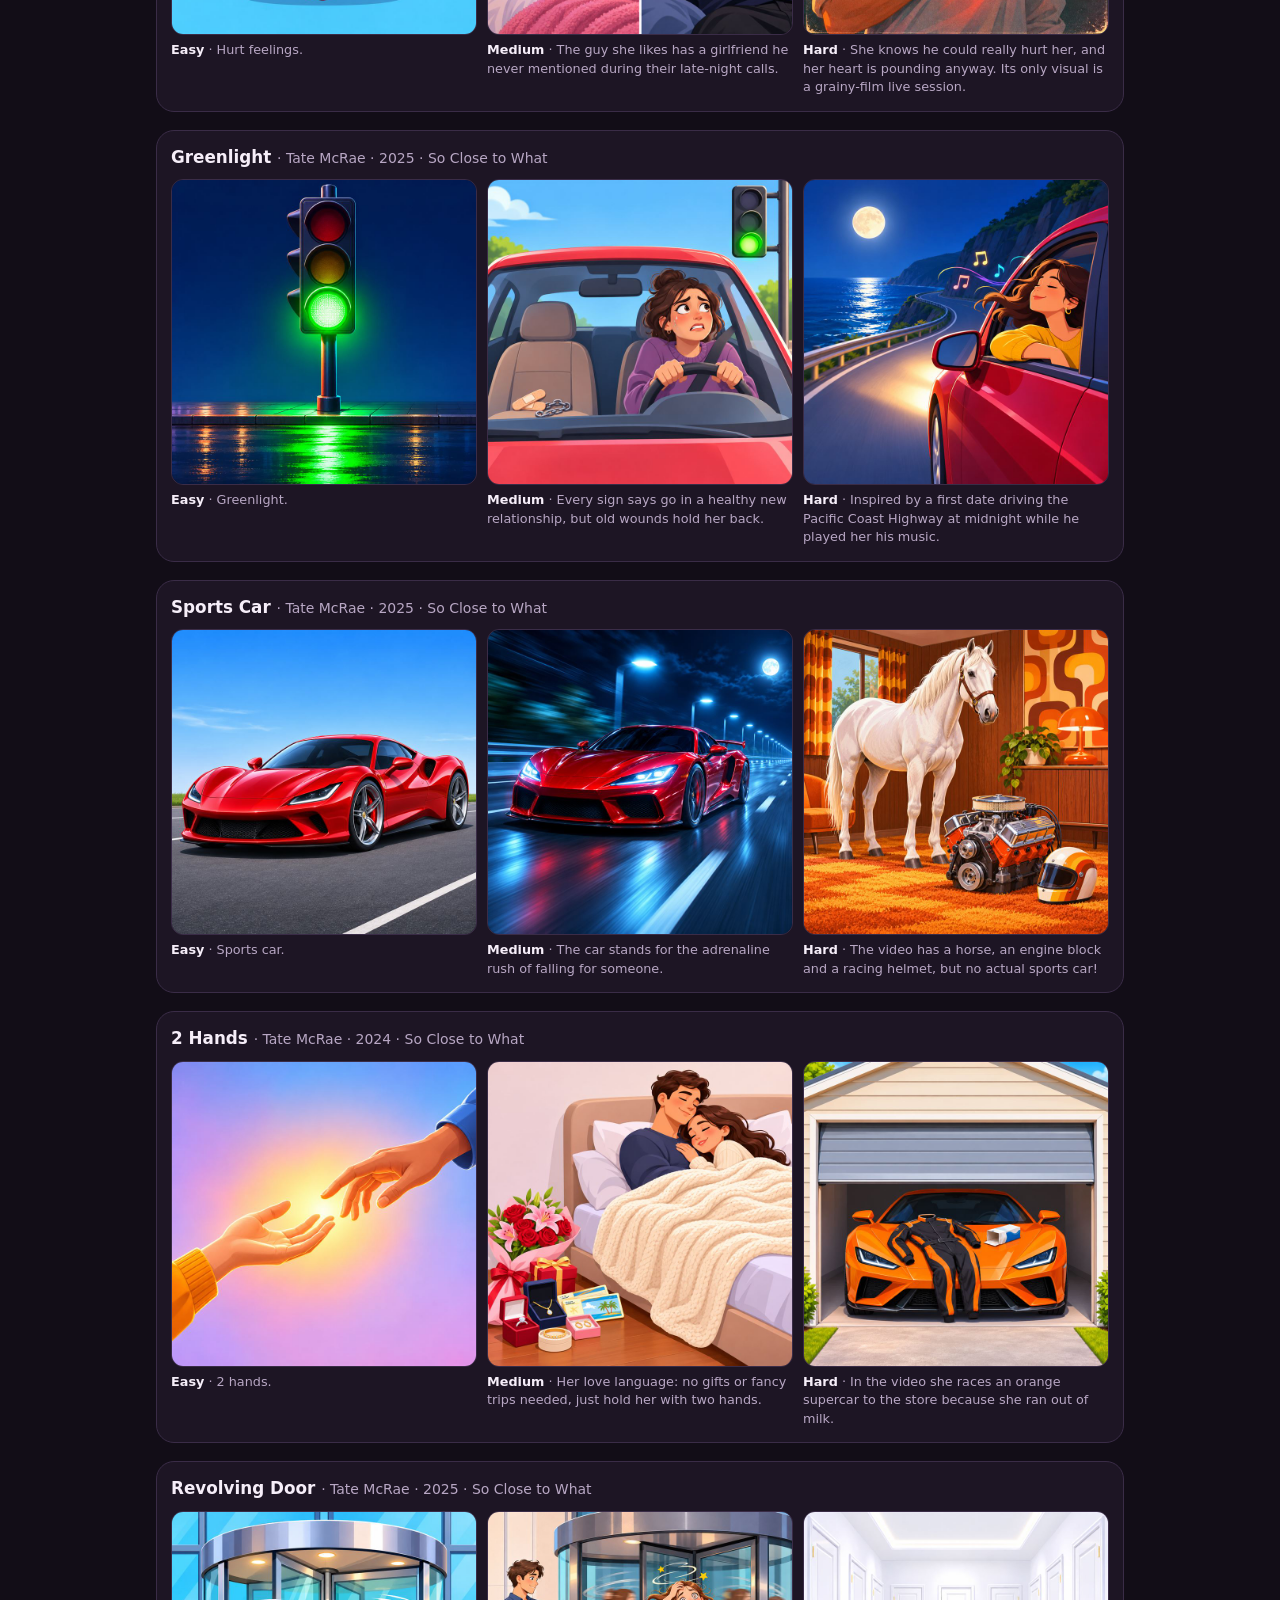
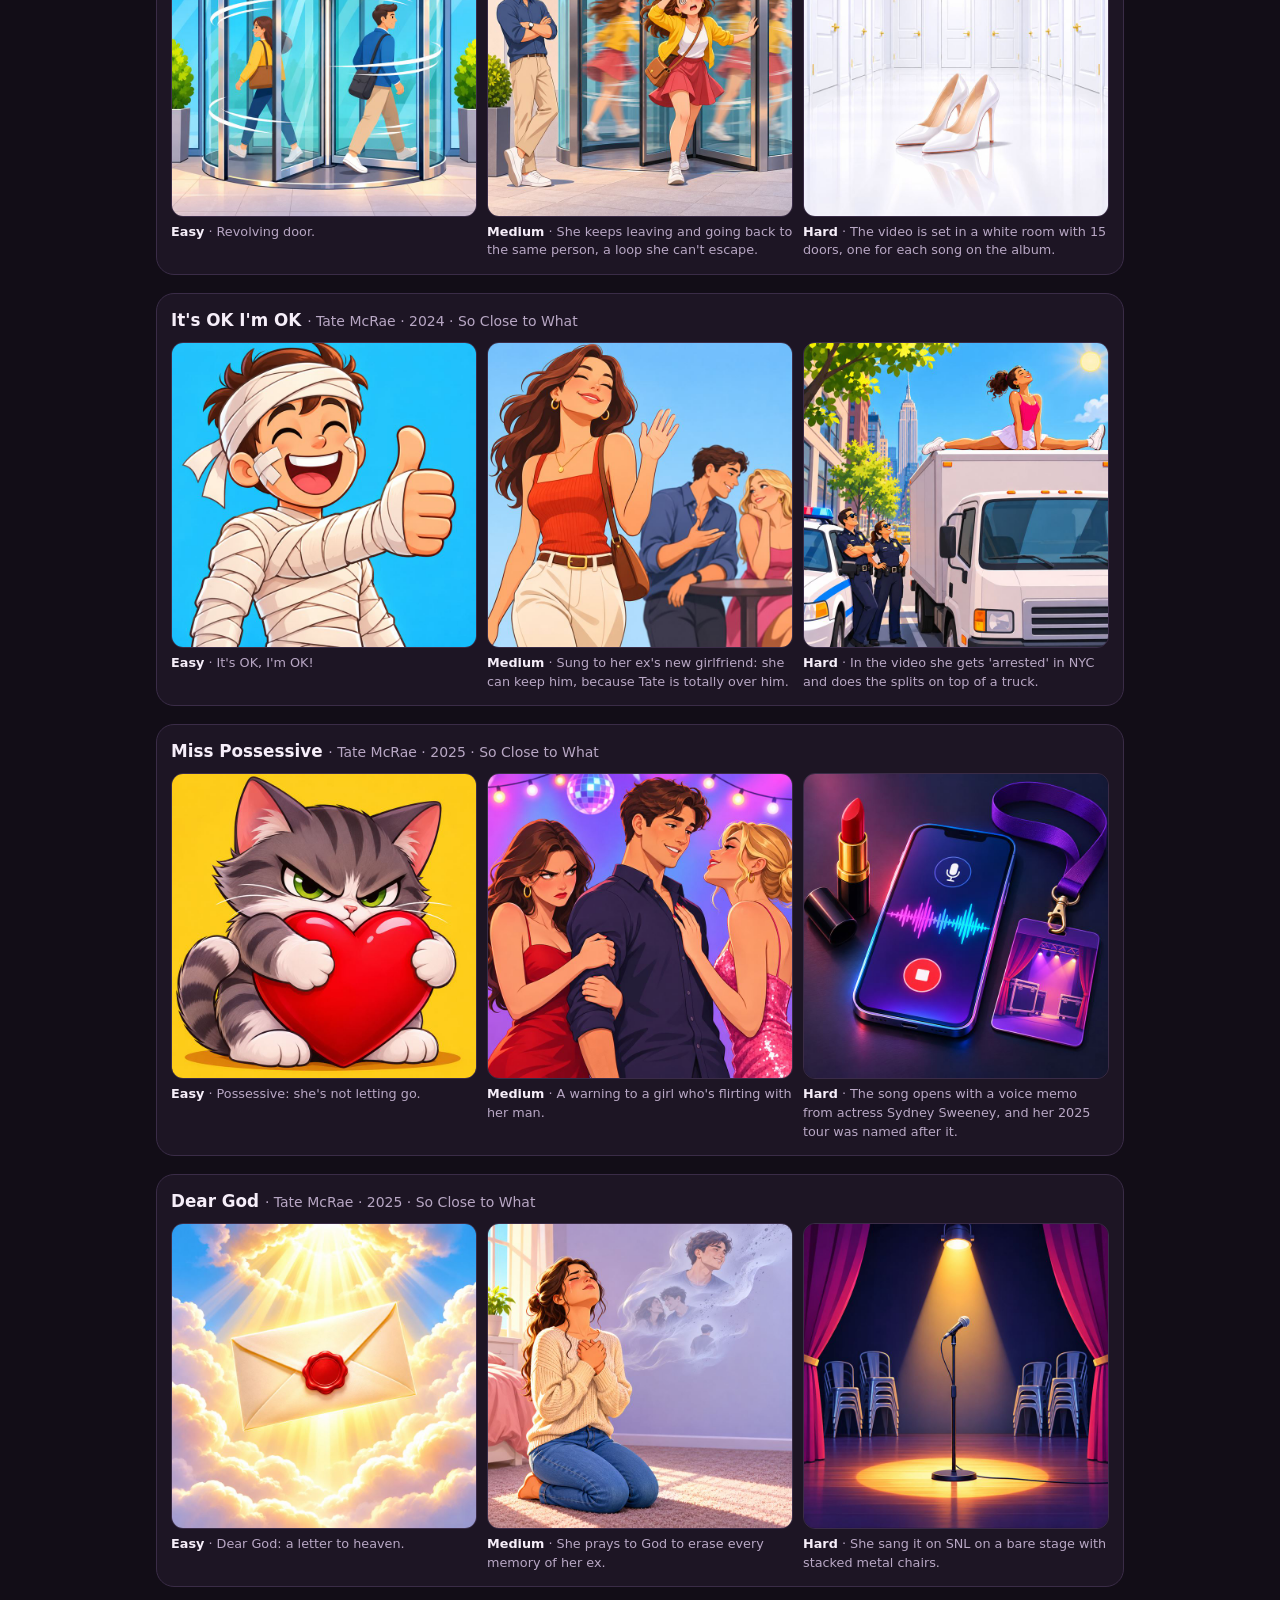
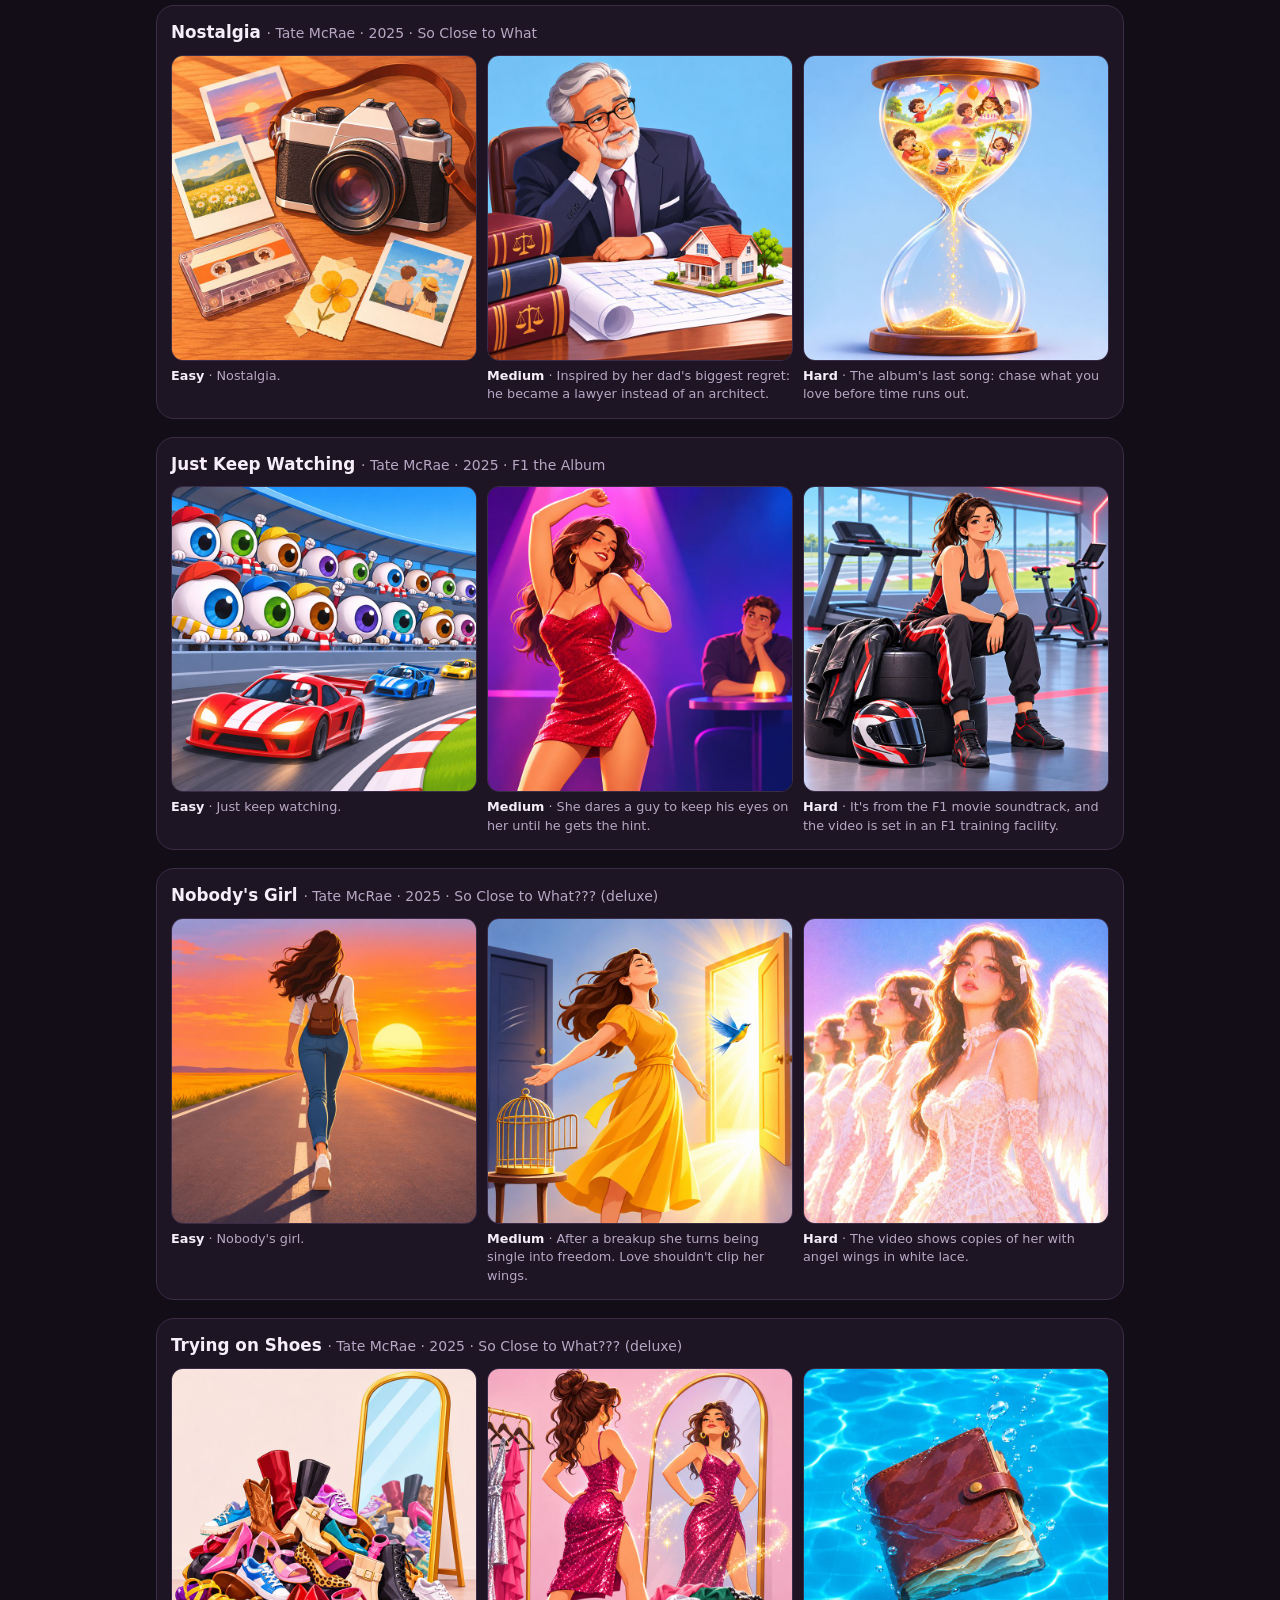
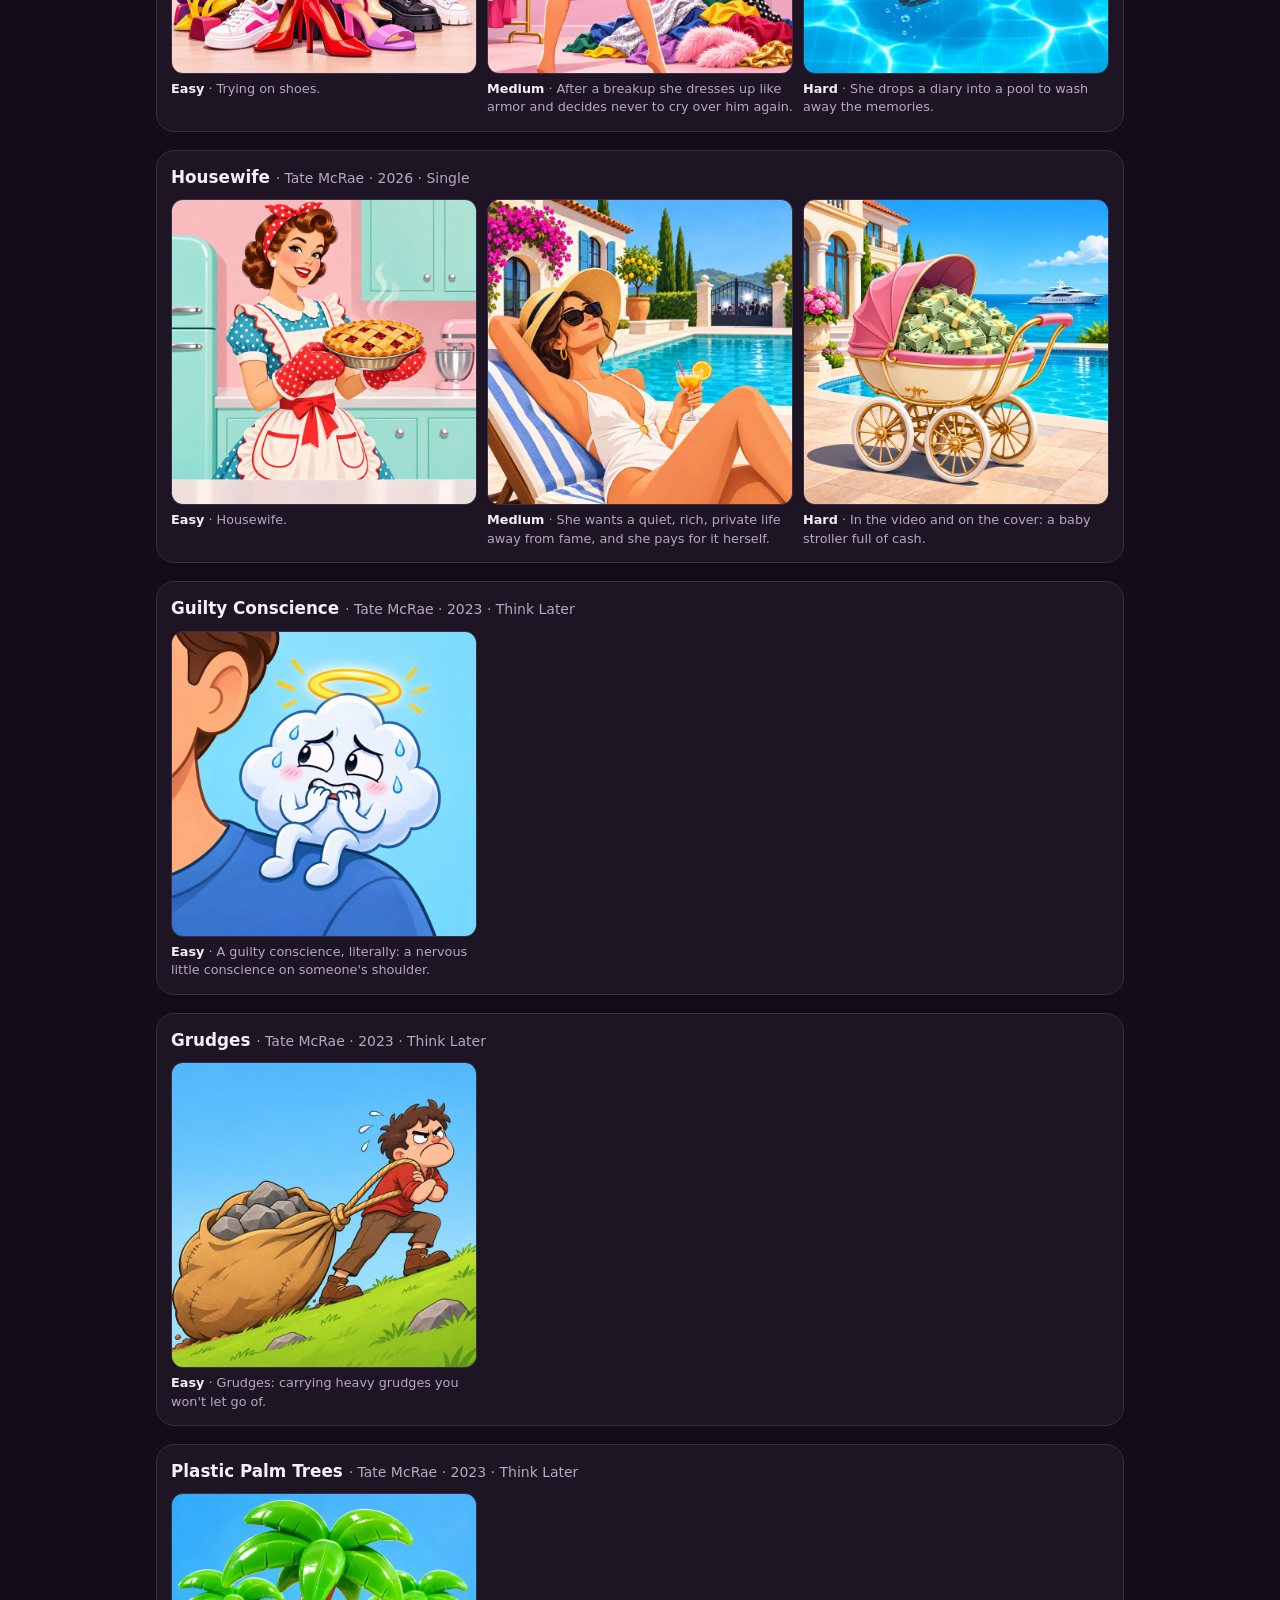
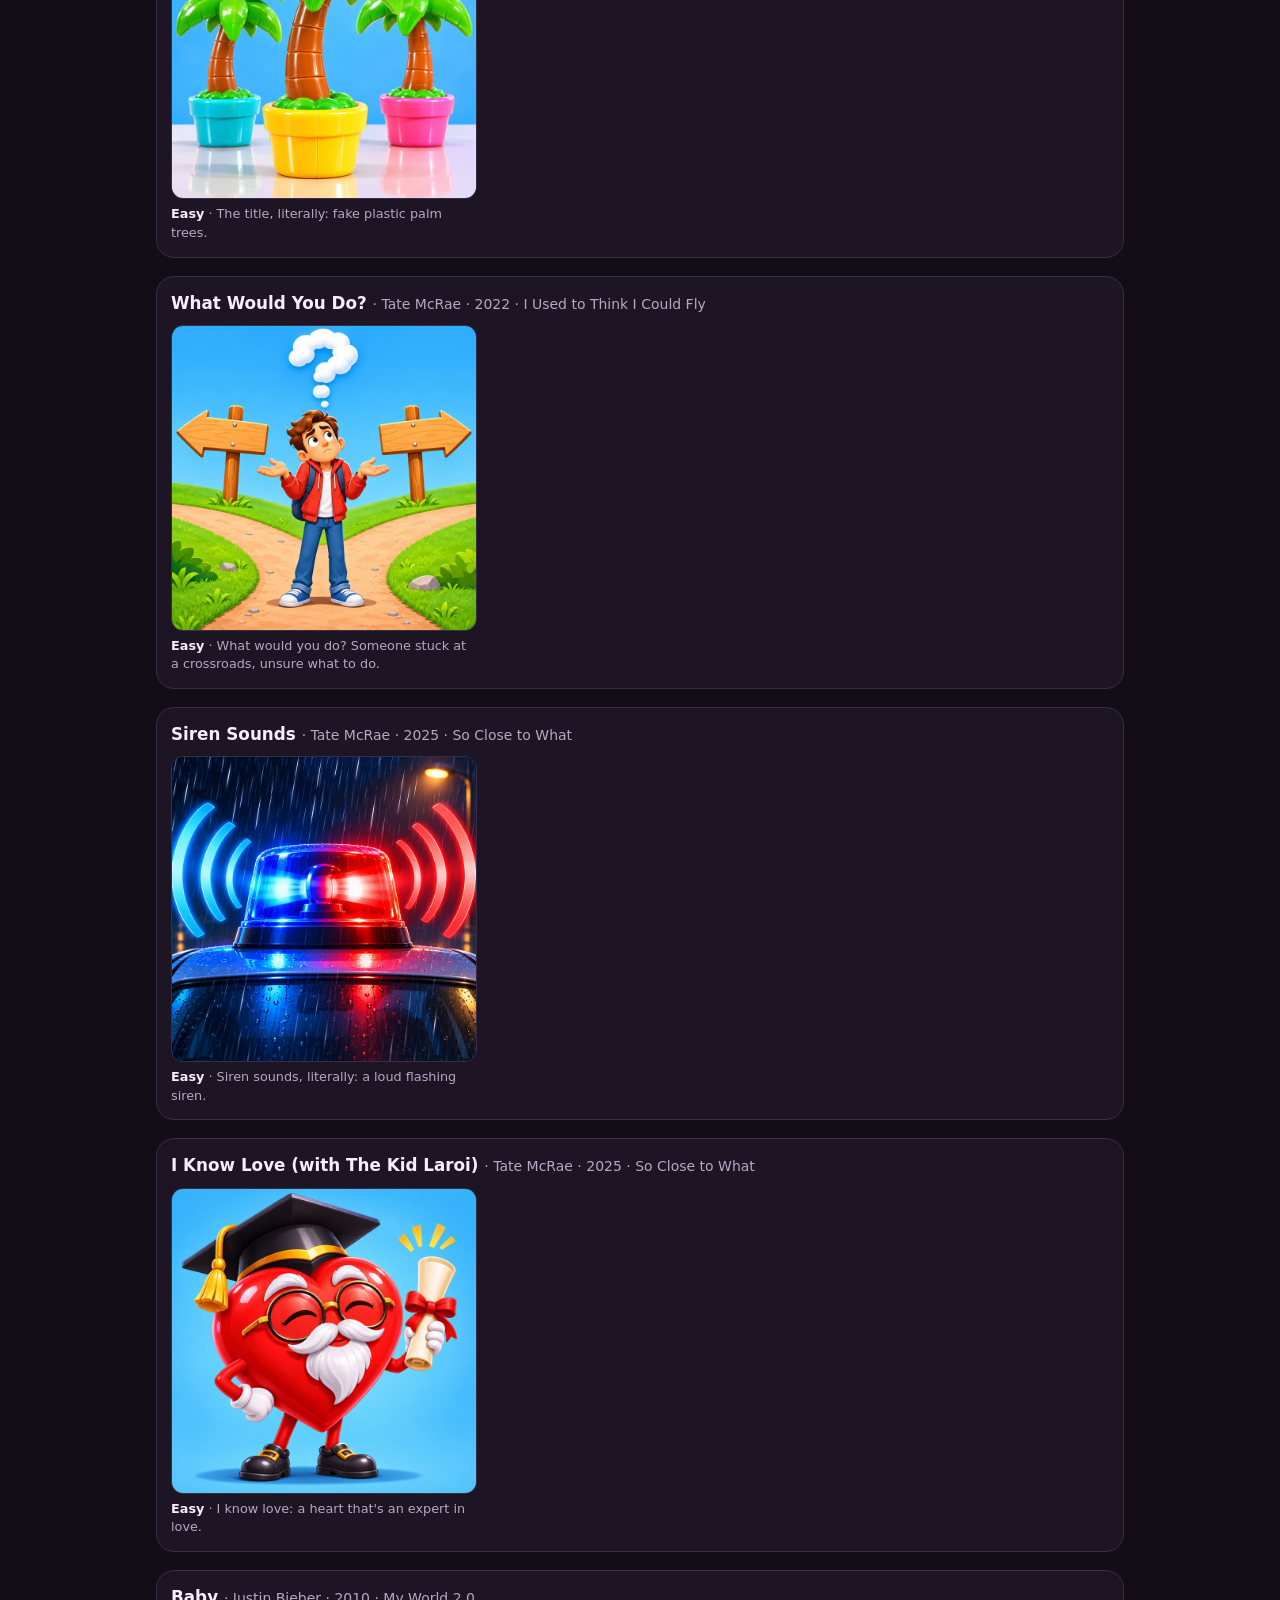
==== commit 7284e0d1: "Add Justin Bieber, Selena Gomez, Freya Skye, Noa Kirel and Mika Moshe songs, more Tate songs, Hebrew" ====
--- a/gallery.html
+++ b/gallery.html
@@ -23,7 +23,7 @@
 </head>
 <body>
   <header class="topbar" style="max-width: 1000px">
-    <a class="brand" href="./" style="text-decoration:none"><span class="brand-mark" aria-hidden="true">♪</span><span>Guess the <em>Tate</em> Song</span></a>
+    <a class="brand" href="./" style="text-decoration:none"><span class="brand-mark" aria-hidden="true">♪</span><span>Guess the <em>Song</em></span></a>
   </header>
   <main>
     <div class="gallery-head">
@@ -38,22 +38,26 @@
       const LEVELS = ['easy', 'medium', 'hard'];
       const B = window.GAME_DATA;
       const ext = B?.imageExt || 'png';
-      let songs, ready = null;
-      if (B) { songs = B.songs; ready = new Set(B.images); }
+      let songs, artists, ready = null;
+      if (B) { songs = B.songs; artists = B.artists || []; ready = new Set(B.images); }
       else {
-        songs = (await (await fetch('data/songs.json', { cache: 'no-store' })).json()).songs;
+        const data = await (await fetch('data/songs.json', { cache: 'no-store' })).json();
+        songs = data.songs; artists = data.artists || [];
         try { const r = await fetch('data/images.json', { cache: 'no-store' }); if (r.ok) ready = new Set(await r.json()); } catch {}
       }
       const list = document.getElementById('list');
-      let have = 0;
+      let have = 0, all = 0;
+      const artistName = (id) => artists.find((a) => a.id === id)?.name || '';
       for (const song of songs) {
         const box = document.createElement('section');
         box.className = 'song';
         const h = document.createElement('h2');
-        h.innerHTML = `${song.title}${song.with ? ` (with ${song.with})` : ''} <small>· ${song.year} · ${song.album}</small>`;
+        h.innerHTML = `${song.title}${song.with ? ` (with ${song.with})` : ''} <small>· ${artistName(song.artist)} · ${song.year} · ${song.album}</small>`;
+        if (song.lang === 'he') h.dir = 'auto';
         const row = document.createElement('div');
         row.className = 'row';
-        for (const level of LEVELS) {
+        for (const level of LEVELS.filter((l) => song.levels[l])) {
+          all++;
           const path = `images/${song.id}-${level}.${ext}`;
           const fig = document.createElement('figure');
           fig.className = 'pic';
@@ -75,7 +79,7 @@
         box.append(h, row);
         list.appendChild(box);
       }
-      document.getElementById('count').textContent = `${have} of ${songs.length * 3} pictures`;
+      document.getElementById('count').textContent = `${have} of ${all} pictures`;
     })();
   </script>
 </body>
--- a/style.css
+++ b/style.css
@@ -95,6 +95,42 @@
 .intro h1 { font-size: clamp(1.7rem, 5vw, 2.5rem); line-height: 1.15; margin: 0 0 10px; }
 .intro p { color: var(--muted); margin: 0 auto; max-width: 52ch; }
 
+.artists {
+  display: flex;
+  flex-wrap: wrap;
+  justify-content: center;
+  gap: 8px;
+  margin: 0 0 18px;
+}
+.artist-chip {
+  padding: 7px 14px;
+  border-radius: 99px;
+  background: var(--card);
+  border: 1px solid var(--line);
+  color: var(--muted);
+  font-size: 0.92rem;
+  cursor: pointer;
+  transition: border-color 0.15s, background 0.15s, color 0.15s;
+}
+.artist-chip:hover, .artist-chip:focus-visible { border-color: var(--accent); color: var(--text); outline: none; }
+.artist-chip[aria-pressed="true"] { background: var(--accent); border-color: var(--accent); color: #fff; font-weight: 700; }
+
+.setting {
+  display: flex;
+  width: fit-content;
+  align-items: center;
+  gap: 8px;
+  margin: -6px auto 18px;
+  color: var(--muted);
+  font-size: 0.92rem;
+  cursor: pointer;
+}
+.setting input { width: 18px; height: 18px; accent-color: var(--accent); cursor: pointer; }
+.setting:hover { color: var(--text); }
+
+.answer-lang { margin: -4px 0 8px; font-size: 0.85rem; color: var(--muted); }
+.answer-lang strong { color: var(--text); }
+
 .levels {
   display: grid;
   grid-template-columns: repeat(2, minmax(0, 1fr));
